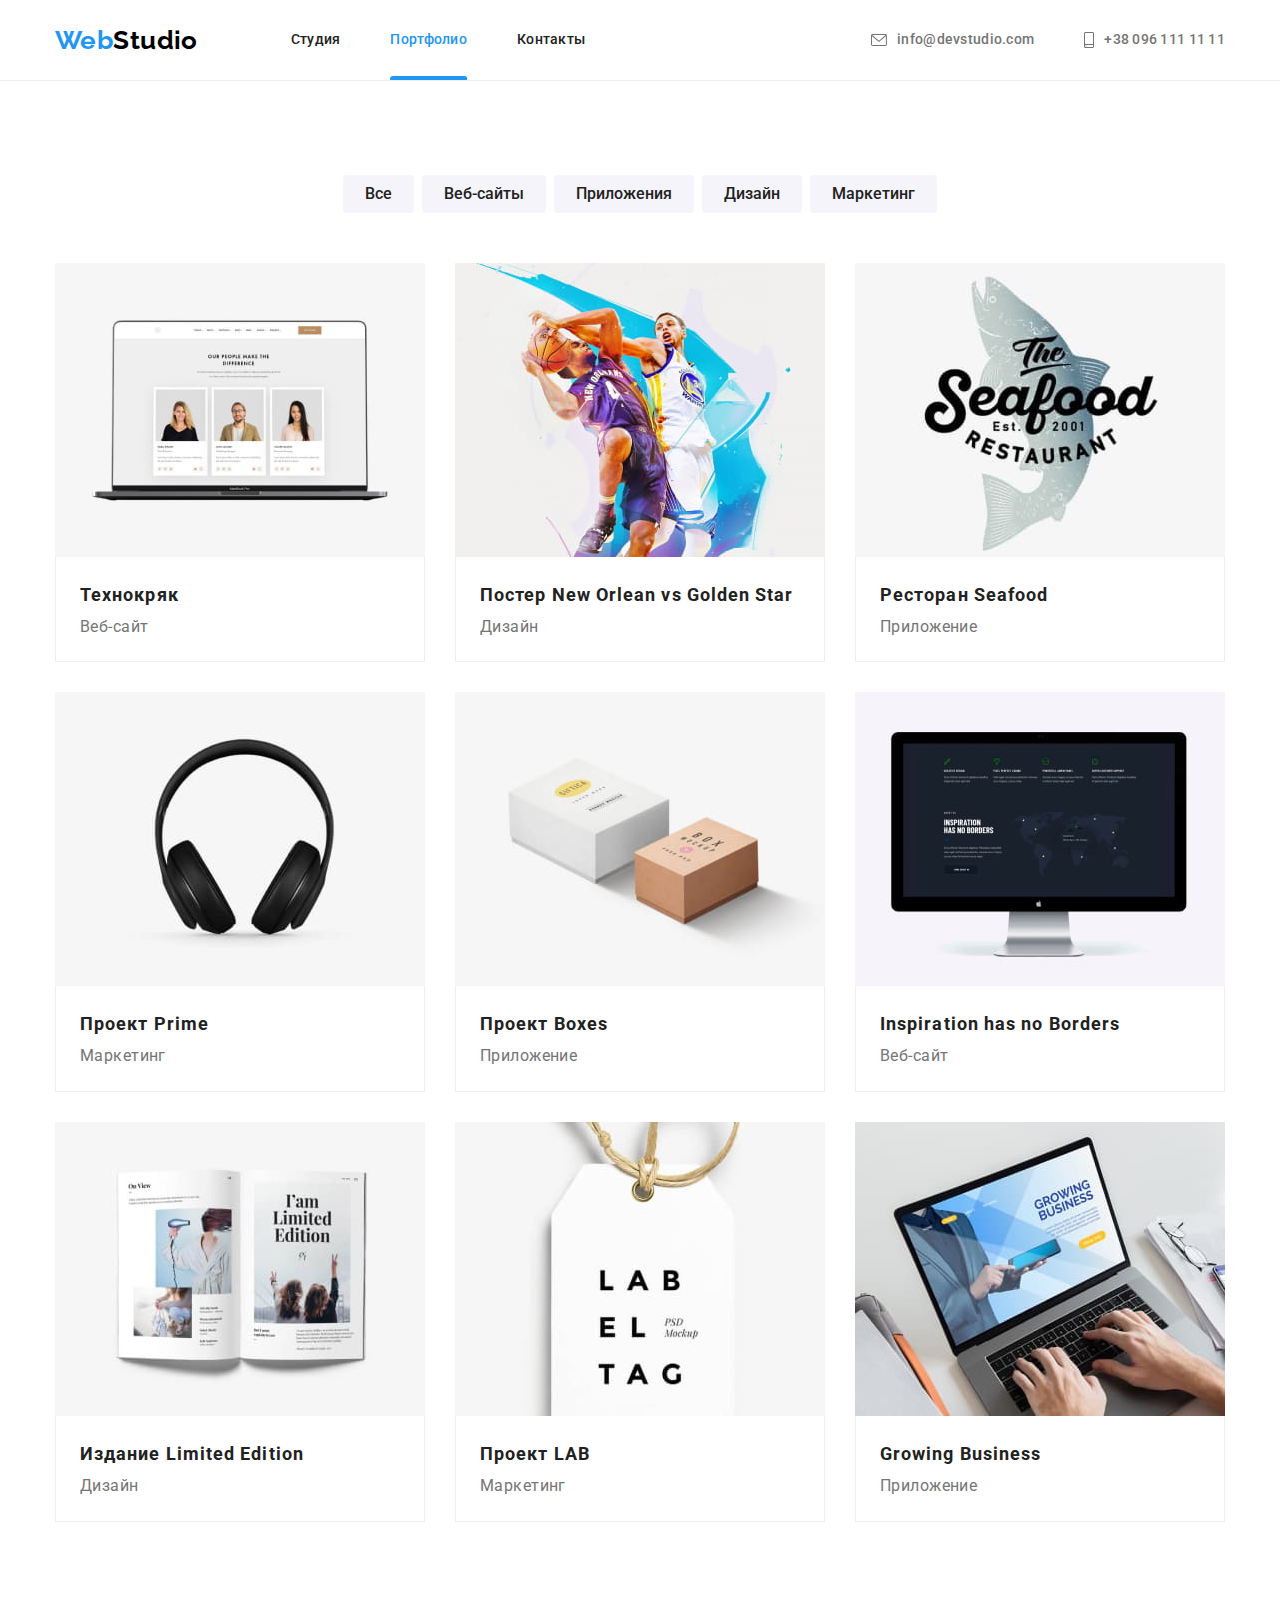
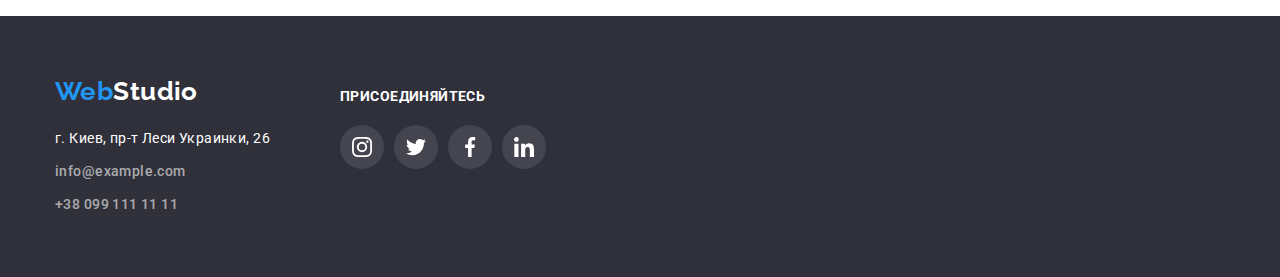
==== portfolio.html @ 4696263d "copy h/w 4" ====
<!DOCTYPE html>
<html lang="ru">
  <head>
    <meta charset="UTF-8" />
    <meta http-equiv="X-UA-Compatible" content="IE=edge" />
    <meta name="viewport" content="width=device-width, initial-scale=1.0" />
    <title>WebStudio</title>
    <link rel="preconnect" href="https://fonts.googleapis.com" />
    <link rel="preconnect" href="https://fonts.gstatic.com" crossorigin />
    <link
      href="https://fonts.googleapis.com/css2?family=Raleway:wght@700&family=Roboto:wght@400;500;700;900&display=swap"
      rel="stylesheet"
    />
    <link
      rel="stylesheet"
      href="https://cdnjs.cloudflare.com/ajax/libs/modern-normalize/1.1.0/modern-normalize.min.css"
    />
    <link rel="stylesheet" href="./css/styles.css" />
  </head>
  <body>
    <header class="page-header">
      <div class="container main-container">
        <nav class="main-nav">
          <a class="logo" href="./index.html"
            ><span class="logo-web">Web</span>Studio</a
          >
          <ul class="main-list">
            <li class="main-item">
              <a class="link" href="./index.html">Студия</a>
            </li>
            <li class="main-item current-item">
              <a class="current link" href="./portfolio.html">Портфолио</a>
            </li>
            <li class="main-item"><a class="link" href="">Контакты</a></li>
          </ul>
        </nav>
        <ul class="contact-list">
          <li class="contact-item">
            <a class="contact" href="mailto:info@devstudio.com">
              <svg class="envelope">
                <use href="./image/icons.svg#envelope"></use></svg
              >info@devstudio.com</a
            >
          </li>
          <li class="contact-item">
            <a class="contact" href="tel:+380961111111">
              <svg class="phone">
                <use href="./image/icons.svg#phone"></use></svg
              >+38 096 111 11 11</a
            >
          </li>
        </ul>
      </div>
    </header>
    <main>
      <section>
        <div class="container section">
          <ul class="portfolio-list">
            <li class="portfolio-item">
              <button class="btn" type="button">Все</button>
            </li>
            <li class="portfolio-item">
              <button class="btn" type="button">Веб-сайты</button>
            </li>
            <li class="portfolio-item">
              <button class="btn" type="button">Приложения</button>
            </li>
            <li class="portfolio-item">
              <button class="btn" type="button">Дизайн</button>
            </li>
            <li class="portfolio-item">
              <button class="btn" type="button">Маркетинг</button>
            </li>
          </ul>
          <h1 hidden>Наше портфолио</h1>
          <ul class="work">
            <li class="work-item">
              <a class="work-nav" href=""
                ><img
                  class="work-photo"
                  src="./image/website.jpg"
                  alt="Экран ноутбука с примером веб-сайта"
                  width="370"
                />
                <div class="work-container">
                  <h2 class="work-title general-title">Технокряк</h2>
                  <p class="work-text">Веб-сайт</p>
                </div>
              </a>
            </li>
            <li class="work-item">
              <a class="work-nav" href=""
                ><img
                  class="work-photo"
                  src="./image/design.jpg"
                  alt="Постер, где два баскетболиста играют в баскетбол"
                  width="370"
                />
                <div class="work-container">
                  <h2 class="work-title general-title">
                    Постер New Orlean vs Golden Star
                  </h2>
                  <p class="work-text">Дизайн</p>
                </div>
              </a>
            </li>
            <li class="work-item">
              <a class="work-nav" href=""
                ><img
                  class="work-photo"
                  src="./image/app.jpg"
                  alt="Постер с рыбой и текстом названия ресторана The seafood restaurant"
                  width="370"
                />
                <div class="work-container">
                  <h2 class="work-title general-title">Ресторан Seafood</h2>
                  <p class="work-text">Приложение</p>
                </div>
              </a>
            </li>
            <li class="work-item">
              <a class="work-nav" href=""
                ><img
                  class="work-photo"
                  src="./image/marketing.jpg"
                  alt="Черные наушники"
                  width="370"
                />
                <div class="work-container">
                  <h2 class="work-title general-title">Проект Prime</h2>
                  <p class="work-text">Маркетинг</p>
                </div>
              </a>
            </li>
            <li class="work-item">
              <a class="work-nav" href=""
                ><img
                  class="work-photo"
                  src="./image/app2.jpg"
                  alt="Белая и коричневая коробка"
                  width="370"
                />
                <div class="work-container">
                  <h2 class="work-title general-title">Проект Boxes</h2>
                  <p class="work-text">Приложение</p>
                </div>
              </a>
            </li>
            <li class="work-item">
              <a class="work-nav" href=""
                ><img
                  class="work-photo"
                  src="./image/website2.jpg"
                  alt="Экран компьютера с примером веб-сайта"
                  width="370"
                />
                <div class="work-container">
                  <h2 class="work-title general-title">
                    Inspiration has no Borders
                  </h2>
                  <p class="work-text">Веб-сайт</p>
                </div>
              </a>
            </li>
            <li class="work-item">
              <a class="work-nav" href=""
                ><img
                  class="work-photo"
                  src="./image/design2.jpg"
                  alt="Журнал с открытыми страницами"
                  width="370"
                />
                <div class="work-container">
                  <h2 class="work-title general-title">
                    Издание Limited Edition
                  </h2>
                  <p class="work-text">Дизайн</p>
                </div>
              </a>
            </li>
            <li class="work-item">
              <a class="work-nav" href=""
                ><img
                  class="work-photo"
                  src="./image/marketing2.jpg"
                  alt="Белый лейбл"
                  width="370"
                />
                <div class="work-container">
                  <h2 class="work-title general-title">Проект LAB</h2>
                  <p class="work-text">Маркетинг</p>
                </div>
              </a>
            </li>
            <li class="work-item">
              <a class="work-nav" href=""
                ><img
                  class="work-photo"
                  src="./image/app3.jpg"
                  alt="Ноутбук на которм открыто приложение Growing Business"
                  width="370"
                />
                <div class="work-container">
                  <h2 class="work-title general-title">Growing Business</h2>
                  <p class="work-text">Приложение</p>
                </div>
              </a>
            </li>
          </ul>
        </div>
      </section>
    </main>
    <!--Footer-->
    <footer class="page-footer">
      <div class="container footer-container">
        <div class="container-address">
          <a class="logo-studio footer-logo" href="./index.html"
            ><span class="logo-web">Web</span>Studio</a
          >
          <address>
            <ul class="footer-list">
              <li class="footer-item">
                <a
                  class="address"
                  href="https://www.google.com/maps/place/бульвар+Лесі+Українки,+26,+Київ,+02000/@50.4265807,30.5361971,17z/data=!3m1!4b1!4m5!3m4!1s0x40d4cf0e033ecbe9:0x57a4dffefec77da0!8m2!3d50.4265807!4d30.5383858"
                  target="_blank"
                  rel="noopener noreferrer"
                  >г. Киев, пр-т Леси Украинки, 26</a
                >
              </li>
              <li class="footer-item">
                <a class="footer-contact" href="mailto:info@example.com"
                  >info@example.com</a
                >
              </li>
              <li class="footer-item">
                <a class="footer-contact" href="tel:+380991111111"
                  >+38 099 111 11 11</a
                >
              </li>
            </ul>
          </address>
        </div>
        <div class="container-join">
          <b class="join">присоединяйтесь</b>
          <ul class="join-list">
            <li class="join-item">
              <a class="join-link" href="">
                <svg class="join-svg">
                  <use
                    width="20px"
                    height="20px"
                    href="./image/icons.svg#instagram"
                  ></use>
                </svg>
              </a>
            </li>
            <li class="join-item">
              <a class="join-link" href="">
                <svg class="join-svg">
                  <use
                    width="20px"
                    height="20px"
                    href="./image/icons.svg#twitter"
                  ></use>
                </svg>
              </a>
            </li>
            <li class="join-item">
              <a class="join-link" href="">
                <svg class="join-svg">
                  <use
                    width="20px"
                    height="20px"
                    href="./image/icons.svg#facebook"
                  ></use>
                </svg>
              </a>
            </li>
            <li class="join-item">
              <a class="join-link" href="">
                <svg class="join-svg">
                  <use
                    width="20px"
                    height="20px"
                    href="./image/icons.svg#linkedin"
                  ></use>
                </svg>
              </a>
            </li>
          </ul>
        </div>
      </div>
    </footer>
  </body>
</html>
---- css/styles.css ----
:root {
  --main-color: #ffffff;
  --secondary-color: #2f303a;
  --main-text-color: #212121;
  --secondary-text-color: #757575;
  --accent-color: #2196f3;
  --button-color: #f5f4fa;

  --font-family: "Roboto", sans-serif;
}
/* Общие стили */
body {
  background-color: var(--main-color);
  color: var(--main-text-color);

  font-family: var(--font-family);
  font-style: normal;
  font-weight: 500;
  font-size: 14px;
  letter-spacing: 0.03em;
}
a {
  text-decoration: none;
}
li {
  list-style: none;
}
p {
  padding: 0px;
  margin: 0px;
}
h1,
h2,
h3 {
  margin: 0px;
}
ul {
  margin: 0px;
  padding: 0px;
}

/* oбщие эффекты для активного состояние ссылок и кнопок*/
.link:hover,
.link:focus,
.address:hover,
.address:focus,
.footer-contact:hover,
.footer-contact:focus {
  color: var(--accent-color);
}
.btn:hover,
.btn:focus,
.order:hover,
.order:focus {
  color: var(--main-color);
  background-color: var(--accent-color);

  border-style: none;
  border-radius: 4px;
}
/* Header */
.page-header {
  border-bottom: 1px solid #ececec;
}
.container {
  width: 1200px;
  padding-left: 15px;
  padding-right: 15px;

  margin: 0 auto;
}
.main-container {
  align-items: center;
}
.main-container,
.main-nav,
.main-list {
  display: flex;
}
.main-nav {
  align-items: center;
}
.logo,
.logo-studio {
  font-family: "Raleway", sans-serif;
  font-weight: 700;
  font-size: 26px;
  line-height: 1.19;
}
.logo {
  color: #000000;

  margin-right: 93px;
}
.link {
  color: var(--main-text-color);

  padding-top: 32px;
  padding-bottom: 32px;
}
.logo-web,
.current {
  color: var(--accent-color);
}
.current-item{
  position: relative;
}
.current::after{
  position: absolute;
  bottom: 0%;
  left:0%;
  width: 100%;
  height: 4px;

  content: "";
  background-image: url("../image/hover.svg");
  background-repeat: no-repeat;
  background-size:cover;
  overflow: visible;
 
}
.link,
.team-photo,
.do-photo,
.work-photo {
  display: block;
}
.main-item:not(:last-child) {
  margin-right: 50px;
}
.envelope,
.phone {
  margin-right: 10px;
  fill: var(--secondary-text-color);
}
.envelope {
  height: 12px;
  width: 16px;
}
.phone {
  height: 16px;
  width: 10px;
}
.contact-list {
  display: flex;
  margin-left: auto;

  align-items: center;
}
.contact:hover,
.contact:focus {
  color: var(--accent-color);
}
.contact:hover .envelope,
.contact:focus .envelope,
.contact:hover .phone,
.contact:focus .phone {
  fill: var(--accent-color);
}
.contact-item:not(:last-child) {
  margin-right: 50px;
}
.main-list,
.contact {
  color: var(--secondary-text-color);

  font-weight: 500;
  line-height: 1.14;
  letter-spacing: 0.02em;
}
.contact {
  display: flex;
  align-items: center;
}
/* Hero */
.hero {
  background-color: var(--secondary-color);
}
.container-hero {
  padding-top: 200px;
  padding-bottom: 200px;
}
.hero {
  max-width: 1600px;
  background-image: linear-gradient(
      to left,
      rgba(47, 48, 58, 0.4),
      rgba(47, 48, 58, 0.4)
    ),
    url("../image/hero.jpg");
  background-repeat: no-repeat;
  background-size: cover;
  background-position: center;
  margin: 0 auto;
}
.hero,
.our-team {
  text-align: center;
}

.order {
  color: var(--main-text-color);
  background-color: var(--button-color);

  cursor: pointer;
  font-weight: 700;
  font-size: 16px;
  line-height: 1.8;
  letter-spacing: 0.06em;

  border-style: none;
  border-radius: 4px;

  min-width: 200px;
  padding: 10px 30px;
  display: inline-block;
}
.order:hover,
.order:focus {
  box-shadow: 0px 4px 4px rgba(0, 0, 0, 0.15);
}

.title {
  color: var(--main-color);

  font-weight: 900;
  font-size: 44px;
  line-height: 1.36;
  letter-spacing: 0.06em;
  text-transform: uppercase;

  margin-bottom: 30px;
}

/*  Приемущества */
.section {
  padding-top: 94px;
  padding-bottom: 94px;
}
.benefits-list {
  display: flex;
}
.benefits-item:not(:last-child) {
  margin-right: 30px;
}

.benefits-title {
  font-size: 14px;
  line-height: 1.14;
  text-transform: uppercase;
}
.benefits-text {
  color: var(--secondary-text-color);

  font-weight: 400;
  line-height: 1.71;
  min-width: 270px;
}
.icon-container {
  width: 270px;
  height: 120px;
  background-color: var(--button-color);

  padding: 25px 100px;
  margin-bottom: 30px;
}

/* Чем мы занимаемся */
.do {
  padding-top: 0px;
}

.do-list {
  display: flex;
  justify-content: space-between;
}
/* Наша команда */
.page-title {
  font-size: 36px;
  line-height: 1.17;

  text-align: center;
  margin-bottom: 50px;
}
.our-team {
  background: var(--button-color);
}
.team {
  line-height: 1.18;

  display: flex;
  justify-content: space-between;
}
.team-title,
.team-text {
  font-size: 16px;
}
.team-title,
.benefits-title {
  margin-bottom: 10px;
}
.team-list {
  background: var(--main-color);

  box-shadow: 0px 1px 3px rgba(0, 0, 0, 0.12), 0px 1px 1px rgba(0, 0, 0, 0.14),
    0px 2px 1px rgba(0, 0, 0, 0.2);
  border-radius: 0px 0px 4px 4px;
}

.team-text {
  color: var(--secondary-text-color);
  font-weight: 400;
}
.team-photo {
  margin-bottom: 30px;
}
.team-text {
  margin-bottom: 16px;
}
/* Ссылки на соц сети */
.icon {
  display: flex;
  padding: 0 32px;
  justify-content: space-between;
  margin-bottom: 30px;
}
.icon-link {
  width: 44px;
  height: 44px;
  fill: #afb1b8;
  background-color: var(--main-color);

  display: flex;
  border-radius: 50%;
  justify-content: center;
  align-items: center;
}
.photo-link {
  width: 20px;
  height: 20px;
}
.icon-link:hover,
.icon-link:focus {
  background-color: var(--accent-color);
  fill: var(--main-color);
}
/* Постоянные клиенты */
.clients-container {
  padding-top: 51px;
  padding-bottom: 94px;
}
.clients-title {
  font-weight: 700;
  font-size: 36px;
  line-height: 1.16;
  text-align: center;

  margin-bottom: 50px;
}
.clients-list {
  display: flex;
  justify-content: space-between;
}
.clients-link:hover .company-accent,
.clients-link:focus .company-accent {
  fill: var(--accent-color);
}
.clients-link:hover,
.clients-link:focus {
  border-color: var(--accent-color);
}

.clients-link {
  width: 170px;
  height: 92px;
  border: 1px solid #afb1b8;
  border-radius: 4px;

  display: flex;
  justify-content: center;
  align-items: center;
}
/* Footer */
.page-footer {
  background: var(--secondary-color);
}
.address,
.footer-contact {
  line-height: 1.71;
}
.address {
  color: var(--main-color);
  font-weight: 400;
}
.footer-contact {
  color: rgba(255, 255, 255, 0.6);
}
.logo-studio {
  color: var(--main-color);
}
.footer-item:not(:last-child) {
  margin-bottom: 9px;
}
.footer-item {
  font-style: normal;
}
.footer-logo {
  display: inline-block;
  margin-bottom: 20px;
}
.footer-container {
  display: flex;
}
.container-address {
  margin-right: 70px;
  padding-top: 60px;
  padding-bottom: 60px;
}
.join {
  display: inline-block;
  font-weight: 700;
  line-height: 1.14;
  text-transform: uppercase;

  margin-bottom: 20px;
  color: var(--main-color);
}
.join-item {
  display: flex;
}
.join-list {
  display: flex;
  width: 206px;
  justify-content: space-between;
}
.join-link {
  width: 44px;
  height: 44px;
  fill: var(--main-color);
  background: rgba(255, 255, 255, 0.1);

  border-radius: 50%;
  display: flex;
  justify-content: center;
  align-items: center;
}
.join-svg {
  width: 20px;
  height: 20px;
}
.join-link:hover,
.join-link:focus {
  background-color: var(--accent-color);
}

.container-join {
  padding-top: 72px;
  padding-bottom: 100px;
}
/* PORTFOLIO.HTML */
.btn {
  border-radius: 4px;
  background-color: var(--button-color);
  color: var(--main-text-color);
  border-style: none;
  cursor: pointer;

  font-weight: 500;
  font-size: 16px;
  line-height: 1.6;
  text-align: center;

  display: inline-block;
  padding: 6px 22px;
}
.btn:hover,
.btn:focus {
  box-shadow: 0px 3px 1px rgba(0, 0, 0, 0.1), 0px 1px 2px rgba(0, 0, 0, 0.08),
    0px 2px 2px rgba(0, 0, 0, 0.12);
}

.work-title {
  font-size: 18px;
  line-height: 2;
  letter-spacing: 0.06em;
}
.work-text {
  font-size: 16px;
  line-height: 1.8;
  color: var(--secondary-text-color);
}
.work-nav {
  color: inherit;
}
.portfolio-list {
  display: flex;
  margin-top: 0px;
  margin-bottom: 50px;
  padding-left: 0px;

  justify-content: center;
}
.portfolio-item:not(:last-child) {
  margin-right: 8px;
}
.work {
  display: flex;
  flex-wrap: wrap;
}
.work-item {
  width: 370px;
}
.work-item:not(:nth-child(3n)) {
  margin-right: 30px;
}
.work-item:not(:nth-last-child(-n + 3)) {
  margin-bottom: 30px;
}
.work-item:hover{
 box-shadow: 0px 1px 1px rgba(0, 0, 0, 0.12), 0px 4px 4px rgba(0, 0, 0, 0.06), 1px 4px 6px rgba(0, 0, 0, 0.16);
}
.work-title {
  margin: 0 auto;
}
.work-text {
  font-weight: 400;
}
.work-container {
  padding: 20px 24px;
  border: 1px solid #eeeeee;
  border-top: none;
}
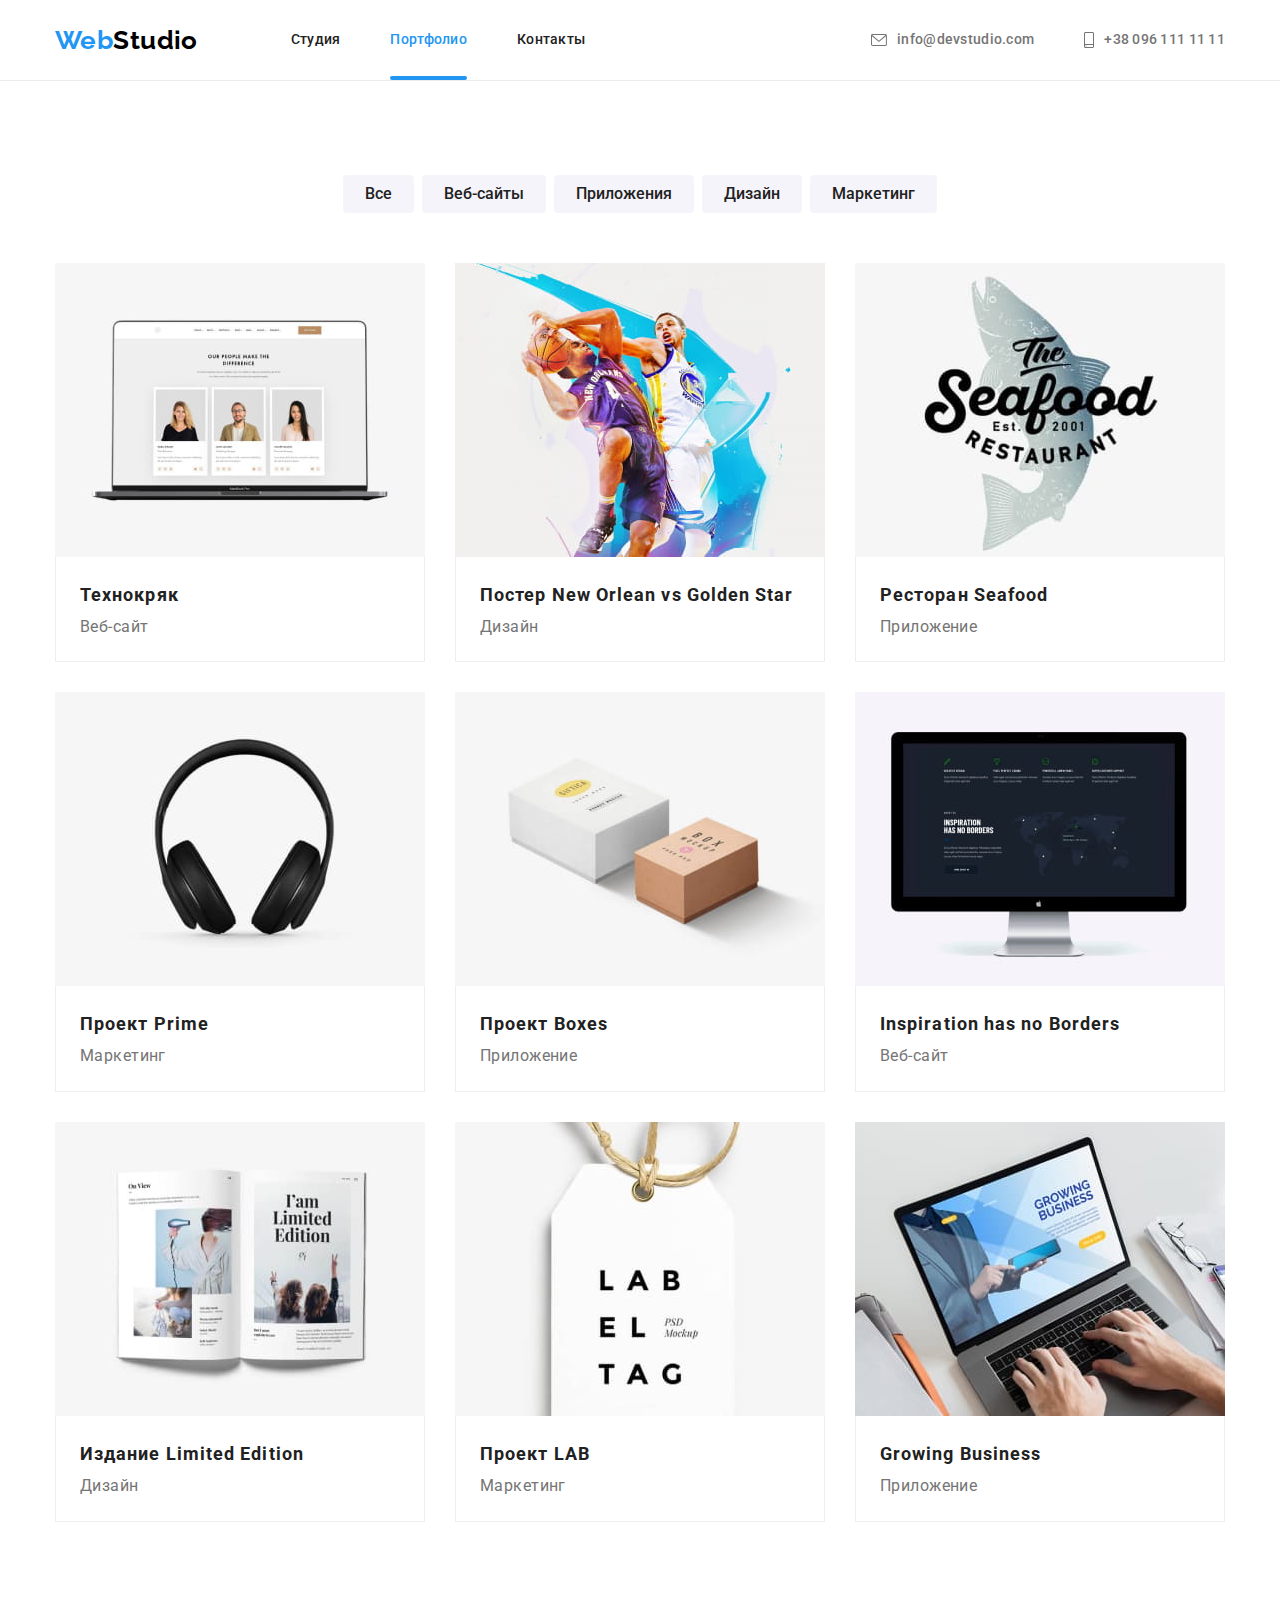
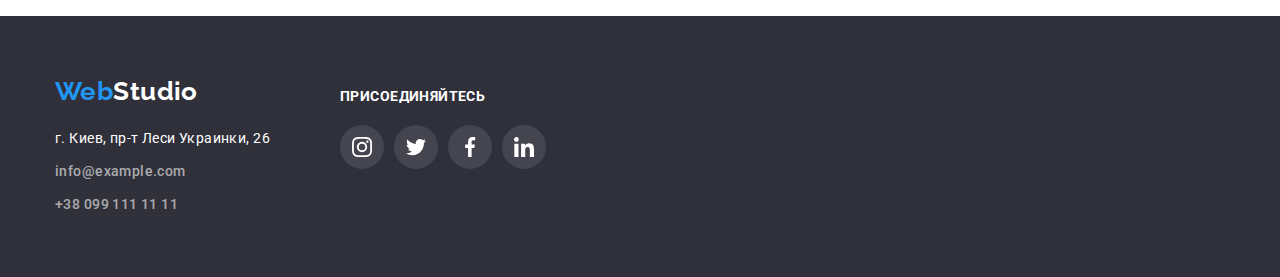
==== commit b857efec: "add data-model for div and button" ====
--- a/portfolio.html
+++ b/portfolio.html
@@ -76,12 +76,14 @@
           <ul class="work">
             <li class="work-item">
               <a class="work-nav" href=""
-                ><img
-                  class="work-photo"
+                >
+                <div class="photo-thumb">
+                <img class="work-photo"
                   src="./image/website.jpg"
                   alt="Экран ноутбука с примером веб-сайта"
                   width="370"
                 />
+              </div>
                 <div class="work-container">
                   <h2 class="work-title general-title">Технокряк</h2>
                   <p class="work-text">Веб-сайт</p>
@@ -90,12 +92,14 @@
             </li>
             <li class="work-item">
               <a class="work-nav" href=""
-                ><img
-                  class="work-photo"
+                >
+                <div class="photo-thumb">
+                  <img class="work-photo"
                   src="./image/design.jpg"
                   alt="Постер, где два баскетболиста играют в баскетбол"
                   width="370"
                 />
+              </div>
                 <div class="work-container">
                   <h2 class="work-title general-title">
                     Постер New Orlean vs Golden Star
@@ -106,12 +110,14 @@
             </li>
             <li class="work-item">
               <a class="work-nav" href=""
-                ><img
-                  class="work-photo"
+                >
+                <div class="photo-thumb">
+                <img class="work-photo"
                   src="./image/app.jpg"
                   alt="Постер с рыбой и текстом названия ресторана The seafood restaurant"
                   width="370"
                 />
+              </div>
                 <div class="work-container">
                   <h2 class="work-title general-title">Ресторан Seafood</h2>
                   <p class="work-text">Приложение</p>
@@ -120,12 +126,14 @@
             </li>
             <li class="work-item">
               <a class="work-nav" href=""
-                ><img
-                  class="work-photo"
+                >
+                <div class="photo-thumb">
+                <img class="work-photo"
                   src="./image/marketing.jpg"
                   alt="Черные наушники"
                   width="370"
                 />
+              </div>
                 <div class="work-container">
                   <h2 class="work-title general-title">Проект Prime</h2>
                   <p class="work-text">Маркетинг</p>
@@ -134,12 +142,14 @@
             </li>
             <li class="work-item">
               <a class="work-nav" href=""
-                ><img
-                  class="work-photo"
+                >
+                <div class="photo-thumb">
+                <img class="work-photo"
                   src="./image/app2.jpg"
                   alt="Белая и коричневая коробка"
                   width="370"
                 />
+                </div>
                 <div class="work-container">
                   <h2 class="work-title general-title">Проект Boxes</h2>
                   <p class="work-text">Приложение</p>
@@ -148,12 +158,14 @@
             </li>
             <li class="work-item">
               <a class="work-nav" href=""
-                ><img
-                  class="work-photo"
+                >
+                <div class="photo-thumb">
+                  <img  class="work-photo"
                   src="./image/website2.jpg"
                   alt="Экран компьютера с примером веб-сайта"
                   width="370"
                 />
+              </div>
                 <div class="work-container">
                   <h2 class="work-title general-title">
                     Inspiration has no Borders
@@ -164,12 +176,14 @@
             </li>
             <li class="work-item">
               <a class="work-nav" href=""
-                ><img
-                  class="work-photo"
+                >
+                <div class="photo-thumb">
+                  <img class="work-photo"
                   src="./image/design2.jpg"
                   alt="Журнал с открытыми страницами"
                   width="370"
                 />
+              </div>
                 <div class="work-container">
                   <h2 class="work-title general-title">
                     Издание Limited Edition
@@ -180,12 +194,14 @@
             </li>
             <li class="work-item">
               <a class="work-nav" href=""
-                ><img
-                  class="work-photo"
+                >
+                <div class="photo-thumb">
+                <img class="work-photo"
                   src="./image/marketing2.jpg"
                   alt="Белый лейбл"
                   width="370"
                 />
+              </div>
                 <div class="work-container">
                   <h2 class="work-title general-title">Проект LAB</h2>
                   <p class="work-text">Маркетинг</p>
@@ -194,12 +210,14 @@
             </li>
             <li class="work-item">
               <a class="work-nav" href=""
-                ><img
-                  class="work-photo"
+                >
+                <div class="photo-thumb">
+                  <img class="work-photo"
                   src="./image/app3.jpg"
                   alt="Ноутбук на которм открыто приложение Growing Business"
                   width="370"
                 />
+              </div>
                 <div class="work-container">
                   <h2 class="work-title general-title">Growing Business</h2>
                   <p class="work-text">Приложение</p>
--- a/css/styles.css
+++ b/css/styles.css
@@ -102,22 +102,22 @@
 .current {
   color: var(--accent-color);
 }
-.current-item{
+.current{
   position: relative;
 }
 .current::after{
+  display: block;
   position: absolute;
-  bottom: 0%;
+  bottom:0%;
   left:0%;
+
   width: 100%;
   height: 4px;
 
+
   content: "";
-  background-image: url("../image/hover.svg");
-  background-repeat: no-repeat;
-  background-size:cover;
-  overflow: visible;
- 
+  background-color: var(--accent-color);
+  border-radius: 2px;
 }
 .link,
 .team-photo,
@@ -219,7 +219,19 @@
 .order:focus {
   box-shadow: 0px 4px 4px rgba(0, 0, 0, 0.15);
 }
-
+.backdrop{
+
+
+}
+.modal{
+  position: absolute;
+  width: 528px;
+  height: 581px;
+  background-color: var(--main-color);
+
+  box-shadow: 0px 1px 3px rgba(0, 0, 0, 0.12), 0px 1px 1px rgba(0, 0, 0, 0.14), 0px 2px 1px rgba(0, 0, 0, 0.2);
+   border-radius: 4px; 
+}
 .title {
   color: var(--main-color);
 
@@ -274,6 +286,48 @@
   display: flex;
   justify-content: space-between;
 }
+
+
+
+
+.do-item{
+  display: block;
+  position: relative;
+}
+.do-item::before{
+  position:absolute;
+
+  bottom: 0;
+  display: inline-block;
+  width:100%;
+  height: 70px;;
+  background-color: rgba(47, 48, 58, 0.8);
+
+font-family: 'Roboto';
+font-style: normal;
+font-weight: 700;
+font-size: 14px;
+line-height: 1.14;
+text-align: center;
+letter-spacing: 0.03em;
+text-transform: uppercase;
+padding-top: 27px;
+padding-bottom: 27px;
+
+color: var(--main-color);
+}
+.desktop::before{
+  content:"Десктопные приложения";
+}
+.mobile::before{
+  content: "Мобильные приложения";
+}
+.design::before{
+  content: "Дизайнерские решения";
+}
+
+
+
 /* Наша команда */
 .page-title {
   font-size: 36px;
@@ -530,3 +584,33 @@
   border: 1px solid #eeeeee;
   border-top: none;
 }
+
+
+
+
+.photo-thumb{
+  position:relative;
+}
+.photo-thumb::before{
+  position: absolute;
+  width: 100%;
+  height: 100%;
+ display: inline-block;
+
+  content:"Lorem ipsum dolor sit amet consectetur adipisicing elit. Nisi maiores blanditiis autem consequatur similique dolorum tenetur reiciendis, error obcaecati voluptate natus. Natus nostrum nesciunt architecto.";
+  background-color:rgba(33, 150, 243, 0.9);
+  color: var(--main-color);
+  padding:63px 24px;
+
+
+font-style: normal;
+font-weight: 400;
+font-size: 18px;
+line-height: 1.55;
+letter-spacing: 0.03em;
+opacity:0;
+}
+.photo-thumb:hover::before{
+  opacity:1;
+}
+
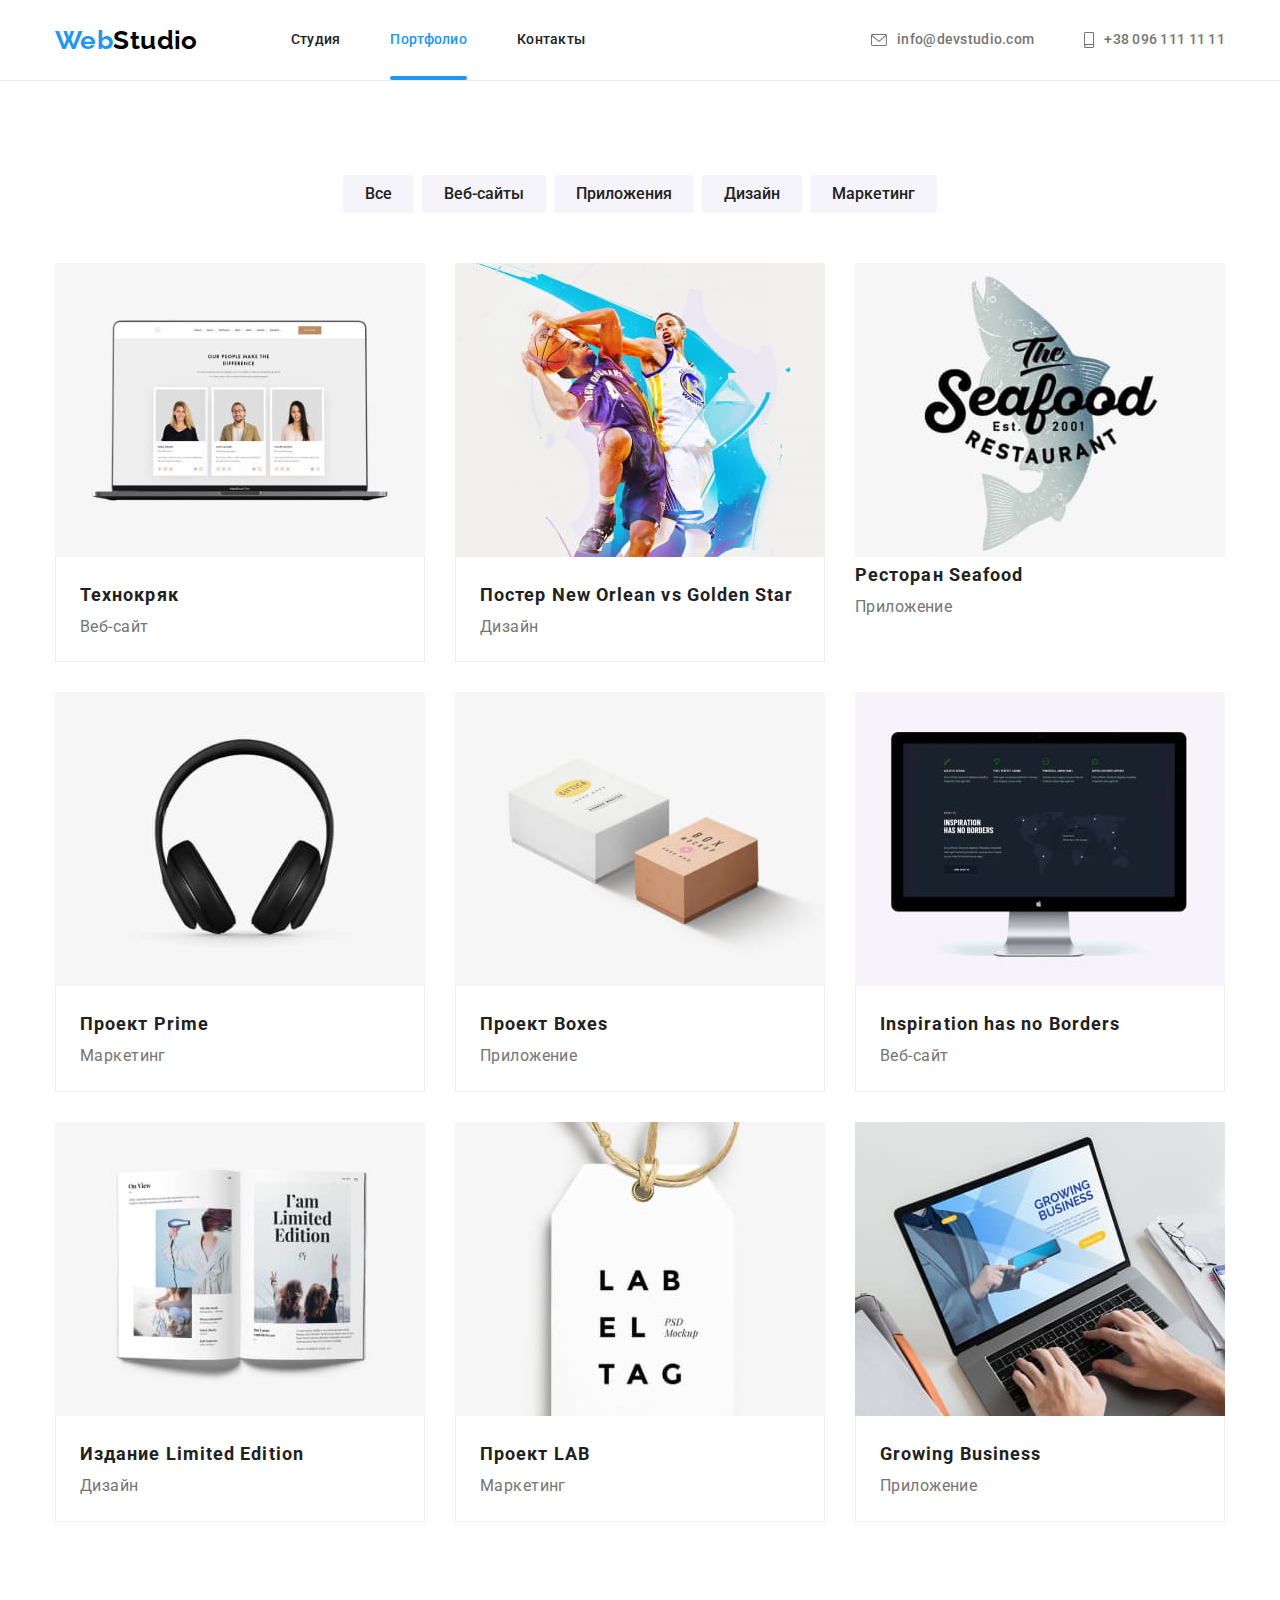
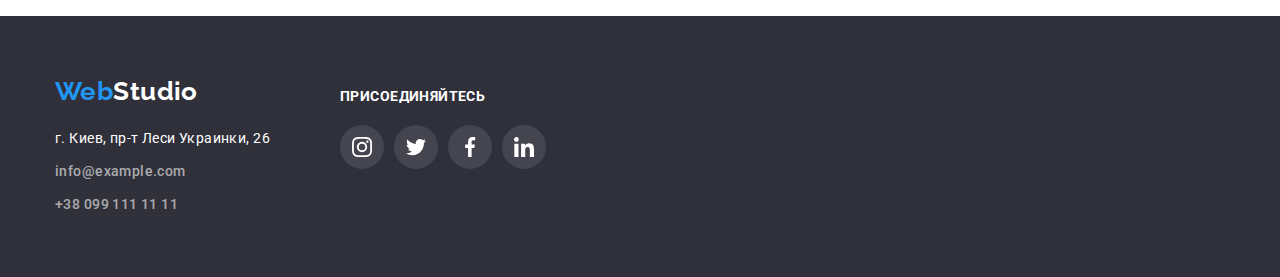
==== commit b48f2acc: "виправлено помилку с модальним вікном" ====
--- a/portfolio.html
+++ b/portfolio.html
@@ -77,7 +77,7 @@
             <li class="work-item">
               <a class="work-nav" href=""
                 >
-                <div class="photo-thumb">
+                <div class="product-thumb">
                 <img class="work-photo"
                   src="./image/website.jpg"
                   alt="Экран ноутбука с примером веб-сайта"
@@ -93,7 +93,7 @@
             <li class="work-item">
               <a class="work-nav" href=""
                 >
-                <div class="photo-thumb">
+                <div class="product-thumb">
                   <img class="work-photo"
                   src="./image/design.jpg"
                   alt="Постер, где два баскетболиста играют в баскетбол"
@@ -111,14 +111,14 @@
             <li class="work-item">
               <a class="work-nav" href=""
                 >
-                <div class="photo-thumb">
+                <div class="product-thumb">
                 <img class="work-photo"
                   src="./image/app.jpg"
                   alt="Постер с рыбой и текстом названия ресторана The seafood restaurant"
                   width="370"
                 />
               </div>
-                <div class="work-container">
+                <div class="product-container">
                   <h2 class="work-title general-title">Ресторан Seafood</h2>
                   <p class="work-text">Приложение</p>
                 </div>
@@ -127,7 +127,7 @@
             <li class="work-item">
               <a class="work-nav" href=""
                 >
-                <div class="photo-thumb">
+                <div class="product-thumb">
                 <img class="work-photo"
                   src="./image/marketing.jpg"
                   alt="Черные наушники"
@@ -143,7 +143,7 @@
             <li class="work-item">
               <a class="work-nav" href=""
                 >
-                <div class="photo-thumb">
+                <div class="product-thumb">
                 <img class="work-photo"
                   src="./image/app2.jpg"
                   alt="Белая и коричневая коробка"
@@ -159,7 +159,7 @@
             <li class="work-item">
               <a class="work-nav" href=""
                 >
-                <div class="photo-thumb">
+                <div class="product-thumb">
                   <img  class="work-photo"
                   src="./image/website2.jpg"
                   alt="Экран компьютера с примером веб-сайта"
@@ -177,7 +177,7 @@
             <li class="work-item">
               <a class="work-nav" href=""
                 >
-                <div class="photo-thumb">
+                <div class="product-thumb">
                   <img class="work-photo"
                   src="./image/design2.jpg"
                   alt="Журнал с открытыми страницами"
@@ -195,7 +195,7 @@
             <li class="work-item">
               <a class="work-nav" href=""
                 >
-                <div class="photo-thumb">
+                <div class="product-thumb">
                 <img class="work-photo"
                   src="./image/marketing2.jpg"
                   alt="Белый лейбл"
@@ -211,7 +211,7 @@
             <li class="work-item">
               <a class="work-nav" href=""
                 >
-                <div class="photo-thumb">
+                <div class="product-thumb">
                   <img class="work-photo"
                   src="./image/app3.jpg"
                   alt="Ноутбук на которм открыто приложение Growing Business"
--- a/css/styles.css
+++ b/css/styles.css
@@ -219,19 +219,66 @@
 .order:focus {
   box-shadow: 0px 4px 4px rgba(0, 0, 0, 0.15);
 }
+
+
+
+
+
+.container.container-hero{
+  position: relative;
+}
+
+.backdrop.is-hidden{
+  visibility: hidden;
+  opacity: 0;
+  pointer-events: none;
+}
 .backdrop{
-
-
+ position: fixed;
+ top: 0;
+ left: 0;
+ width: 100%;
+ height:100%;
+
+ background-color: rgba(0, 0, 0, 0.2);
+ 
+  opacity: 1;
+  visibility: visible;
+  transition: opacity 250ms cubic-bezier(0.4, 0, 0.2, 1),
+  visibility 250ms cubic-bezier(0.4, 0, 0.2, 1);
+  z-index: 1;
 }
 .modal{
   position: absolute;
-  width: 528px;
-  height: 581px;
+ left: 50%;
+ top: 50%;
+  min-width: 528px;
+  min-height: 581px;
+ transform: translate(-50%, -50%);
+background: var(--main-color);
+box-shadow: 0px 1px 3px rgba(0, 0, 0, 0.12), 0px 1px 1px rgba(0, 0, 0, 0.14), 0px 2px 1px rgba(0, 0, 0, 0.2);
+border-radius: 4px;
+transition: opacity 250ms cubic-bezier(0.4, 0, 0.2, 1),
+  visibility 250ms cubic-bezier(0.4, 0, 0.2, 1);
+
+}
+.close{
   background-color: var(--main-color);
-
-  box-shadow: 0px 1px 3px rgba(0, 0, 0, 0.12), 0px 1px 1px rgba(0, 0, 0, 0.14), 0px 2px 1px rgba(0, 0, 0, 0.2);
-   border-radius: 4px; 
-}
+  border:1px solid rgba(0, 0, 0, 0.1);
+  border-radius: 50%;
+  width:30px;
+  height:30px;
+  display: flex;
+  justify-content: center;
+  align-items: center;
+  position: absolute;
+  left:100%;
+  transform: translateX(-30px);
+}
+
+
+
+
 .title {
   color: var(--main-color);
 
@@ -293,6 +340,7 @@
 .do-item{
   display: block;
   position: relative;
+  z-index: 0;
 }
 .do-item::before{
   position:absolute;
@@ -315,6 +363,7 @@
 padding-bottom: 27px;
 
 color: var(--main-color);
+
 }
 .desktop::before{
   content:"Десктопные приложения";
@@ -324,6 +373,7 @@
 }
 .design::before{
   content: "Дизайнерские решения";
+ 
 }
 
 
@@ -588,29 +638,25 @@
 
 
 
-.photo-thumb{
-  position:relative;
-}
-.photo-thumb::before{
+.product-thumb{
+position: relative;
+overflow: hidden;
+}
+.product-thumb::after{
   position: absolute;
-  width: 100%;
-  height: 100%;
- display: inline-block;
-
-  content:"Lorem ipsum dolor sit amet consectetur adipisicing elit. Nisi maiores blanditiis autem consequatur similique dolorum tenetur reiciendis, error obcaecati voluptate natus. Natus nostrum nesciunt architecto.";
+  transform: translateY(100%);
+
+  content:"";
+  display: inline-block;
+  width: 370px;
+  height: 294px;
+  
   background-color:rgba(33, 150, 243, 0.9);
-  color: var(--main-color);
-  padding:63px 24px;
-
-
-font-style: normal;
-font-weight: 400;
-font-size: 18px;
-line-height: 1.55;
-letter-spacing: 0.03em;
-opacity:0;
-}
-.photo-thumb:hover::before{
-  opacity:1;
-}
-
+  transition: transform 250ms cubic-bezier(0.4, 0, 0.2, 1);
+}
+.product-thumb:hover::after{
+ transform: translateY(-100%);
+
+ 
+}
+
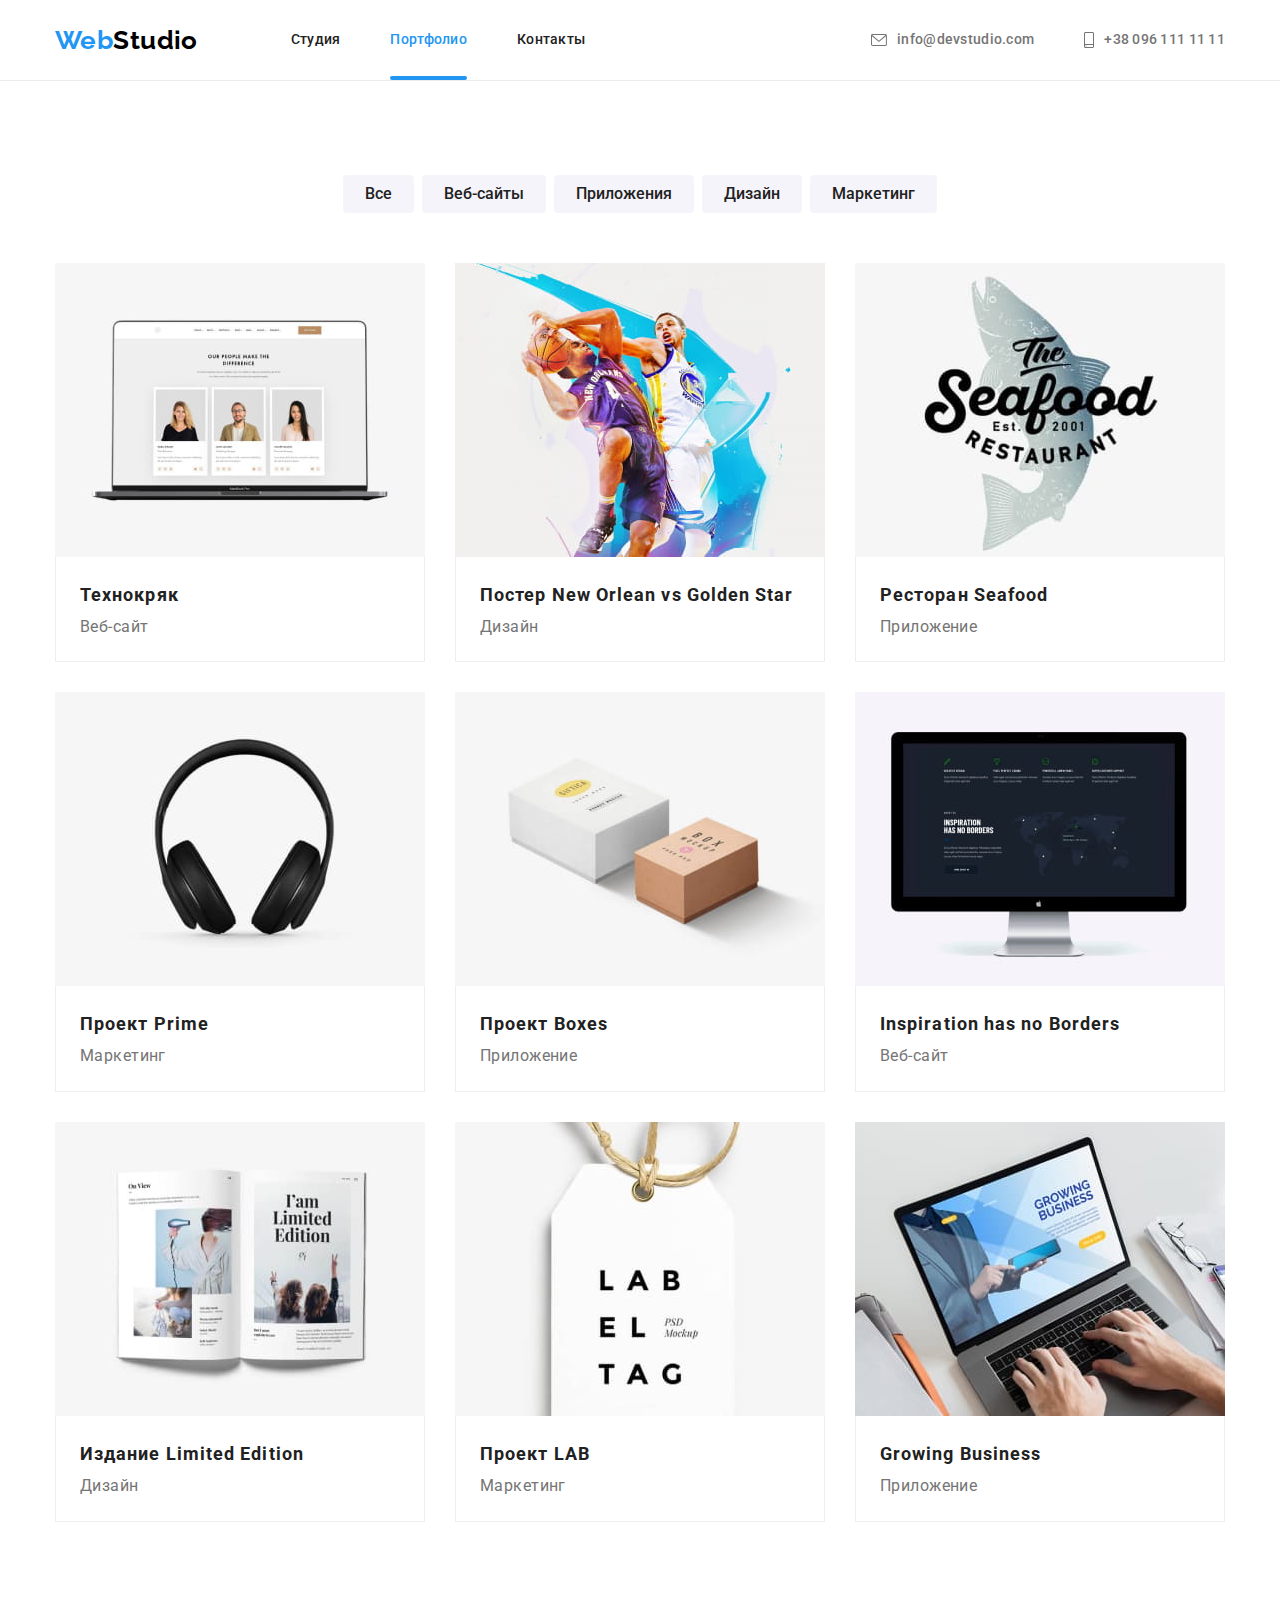
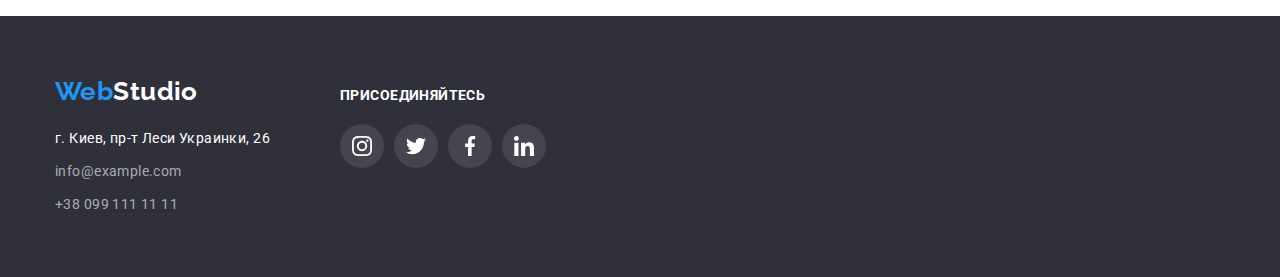
==== commit 1375f0b0: "задається transition для всіх hover" ====
--- a/portfolio.html
+++ b/portfolio.html
@@ -83,6 +83,7 @@
                   alt="Экран ноутбука с примером веб-сайта"
                   width="370"
                 />
+                <p class="product-text">Ресурс предлагает комплексные предложения с разным уровнем функционала и сервисов. Все это позволит посетителю получить исчерпывающие сведения о компании или частном лице.</p>
               </div>
                 <div class="work-container">
                   <h2 class="work-title general-title">Технокряк</h2>
@@ -118,7 +119,7 @@
                   width="370"
                 />
               </div>
-                <div class="product-container">
+                <div class="work-container">
                   <h2 class="work-title general-title">Ресторан Seafood</h2>
                   <p class="work-text">Приложение</p>
                 </div>
--- a/css/styles.css
+++ b/css/styles.css
@@ -15,7 +15,7 @@
 
   font-family: var(--font-family);
   font-style: normal;
-  font-weight: 500;
+  font-weight: 400;
   font-size: 14px;
   letter-spacing: 0.03em;
 }
@@ -48,15 +48,25 @@
 .footer-contact:focus {
   color: var(--accent-color);
 }
+.link,
+.address,
+.footer-contact{
+  transition: color 250ms cubic-bezier(0.4, 0, 0.2, 1);
+}
 .btn:hover,
 .btn:focus,
 .order:hover,
 .order:focus {
   color: var(--main-color);
   background-color: var(--accent-color);
-
   border-style: none;
   border-radius: 4px;
+
+}
+.btn,
+.oreder{
+  transition: color 250ms cubic-bezier(0.4, 0, 0.2, 1),
+  background-color 250ms cubic-bezier(0.4, 0, 0.2, 1);
 }
 /* Header */
 .page-header {
@@ -102,18 +112,17 @@
 .current {
   color: var(--accent-color);
 }
-.current{
+.current {
   position: relative;
 }
-.current::after{
+.current::after {
   display: block;
   position: absolute;
-  bottom:0%;
-  left:0%;
+  bottom: 0%;
+  left: 0%;
 
   width: 100%;
   height: 4px;
-
 
   content: "";
   background-color: var(--accent-color);
@@ -150,6 +159,7 @@
 .contact:hover,
 .contact:focus {
   color: var(--accent-color);
+
 }
 .contact:hover .envelope,
 .contact:focus .envelope,
@@ -157,6 +167,11 @@
 .contact:focus .phone {
   fill: var(--accent-color);
 }
+.contact .envelope,
+.contact .phone{
+  transition: fill 250ms cubic-bezier(0.4, 0, 0.2, 1);
+}
+
 .contact-item:not(:last-child) {
   margin-right: 50px;
 }
@@ -167,6 +182,8 @@
   font-weight: 500;
   line-height: 1.14;
   letter-spacing: 0.02em;
+
+transition: color 250ms cubic-bezier(0.4, 0, 0.2, 1);
 }
 .contact {
   display: flex;
@@ -175,11 +192,11 @@
 /* Hero */
 .hero {
   background-color: var(--secondary-color);
-}
-.container-hero {
+
   padding-top: 200px;
   padding-bottom: 200px;
 }
+
 .hero {
   max-width: 1600px;
   background-image: linear-gradient(
@@ -214,70 +231,68 @@
   min-width: 200px;
   padding: 10px 30px;
   display: inline-block;
+
+
+  transition: box-shadow 250ms cubic-bezier(0.4, 0, 0.2, 1);
 }
 .order:hover,
 .order:focus {
   box-shadow: 0px 4px 4px rgba(0, 0, 0, 0.15);
-}
-
-
-
-
-
-.container.container-hero{
+
+}
+
+.container.container-hero {
   position: relative;
 }
 
-.backdrop.is-hidden{
+.backdrop.is-hidden {
   visibility: hidden;
   opacity: 0;
   pointer-events: none;
 }
-.backdrop{
- position: fixed;
- top: 0;
- left: 0;
- width: 100%;
- height:100%;
-
- background-color: rgba(0, 0, 0, 0.2);
- 
+.backdrop {
+  position: fixed;
+  top: 0;
+  left: 0;
+  width: 100%;
+  height: 100%;
+
+  background-color: rgba(0, 0, 0, 0.2);
+
   opacity: 1;
   visibility: visible;
   transition: opacity 250ms cubic-bezier(0.4, 0, 0.2, 1),
   visibility 250ms cubic-bezier(0.4, 0, 0.2, 1);
   z-index: 1;
 }
-.modal{
+.modal {
   position: absolute;
- left: 50%;
- top: 50%;
+  left: 50%;
+  top: 50%;
   min-width: 528px;
   min-height: 581px;
- transform: translate(-50%, -50%);
-background: var(--main-color);
-box-shadow: 0px 1px 3px rgba(0, 0, 0, 0.12), 0px 1px 1px rgba(0, 0, 0, 0.14), 0px 2px 1px rgba(0, 0, 0, 0.2);
-border-radius: 4px;
-transition: opacity 250ms cubic-bezier(0.4, 0, 0.2, 1),
+  background: var(--main-color);
+  box-shadow: 0px 1px 3px rgba(0, 0, 0, 0.12), 0px 1px 1px rgba(0, 0, 0, 0.14),
+    0px 2px 1px rgba(0, 0, 0, 0.2);
+  border-radius: 4px;
+  
+  transform: translate(-50%, -50%);
+  transition: opacity 250ms cubic-bezier(0.4, 0, 0.2, 1),
   visibility 250ms cubic-bezier(0.4, 0, 0.2, 1);
-
-}
-.close{
+}
+.close {
   background-color: var(--main-color);
-  border:1px solid rgba(0, 0, 0, 0.1);
+  border: 1px solid rgba(0, 0, 0, 0.1);
   border-radius: 50%;
-  width:30px;
-  height:30px;
+  width: 30px;
+  height: 30px;
   display: flex;
   justify-content: center;
   align-items: center;
   position: absolute;
-  left:100%;
+  left: 100%;
   transform: translateX(-30px);
 }
-
-
-
 
 .title {
   color: var(--main-color);
@@ -311,7 +326,6 @@
 .benefits-text {
   color: var(--secondary-text-color);
 
-  font-weight: 400;
   line-height: 1.71;
   min-width: 270px;
 }
@@ -333,51 +347,42 @@
   display: flex;
   justify-content: space-between;
 }
-
-
-
-
-.do-item{
+.do-item {
   display: block;
   position: relative;
   z-index: 0;
 }
-.do-item::before{
-  position:absolute;
+.do-item::before {
+  position: absolute;
 
   bottom: 0;
   display: inline-block;
-  width:100%;
-  height: 70px;;
+  width: 100%;
+  height: 70px;
   background-color: rgba(47, 48, 58, 0.8);
 
-font-family: 'Roboto';
-font-style: normal;
-font-weight: 700;
-font-size: 14px;
-line-height: 1.14;
-text-align: center;
-letter-spacing: 0.03em;
-text-transform: uppercase;
-padding-top: 27px;
-padding-bottom: 27px;
-
-color: var(--main-color);
-
-}
-.desktop::before{
-  content:"Десктопные приложения";
-}
-.mobile::before{
+  font-family: "Roboto";
+  font-style: normal;
+  font-weight: 700;
+  font-size: 14px;
+  line-height: 1.14;
+  text-align: center;
+  letter-spacing: 0.03em;
+  text-transform: uppercase;
+  padding-top: 27px;
+  padding-bottom: 27px;
+
+  color: var(--main-color);
+}
+.desktop::before {
+  content: "Десктопные приложения";
+}
+.mobile::before {
   content: "Мобильные приложения";
 }
-.design::before{
+.design::before {
   content: "Дизайнерские решения";
- 
-}
-
-
-
+}
 /* Наша команда */
 .page-title {
   font-size: 36px;
@@ -389,6 +394,12 @@
 .our-team {
   background: var(--button-color);
 }
+.team-container {
+  padding: 30px 32px;
+}
+.team-title {
+  font-weight: 500;
+}
 .team {
   line-height: 1.18;
 
@@ -413,10 +424,6 @@
 
 .team-text {
   color: var(--secondary-text-color);
-  font-weight: 400;
-}
-.team-photo {
-  margin-bottom: 30px;
 }
 .team-text {
   margin-bottom: 16px;
@@ -424,9 +431,7 @@
 /* Ссылки на соц сети */
 .icon {
   display: flex;
-  padding: 0 32px;
   justify-content: space-between;
-  margin-bottom: 30px;
 }
 .icon-link {
   width: 44px;
@@ -438,6 +443,9 @@
   border-radius: 50%;
   justify-content: center;
   align-items: center;
+
+  transition: background-color 250ms cubic-bezier(0.4, 0, 0.2, 1),
+  fil 250ms cubic-bezier(0.4, 0, 0.2, 1);
 }
 .photo-link {
   width: 20px;
@@ -469,6 +477,9 @@
 .clients-link:focus .company-accent {
   fill: var(--accent-color);
 }
+.clients-lonk .company-accent{
+  transition: fill 250ms cubic-bezier(0.4, 0, 0.2, 1);
+}
 .clients-link:hover,
 .clients-link:focus {
   border-color: var(--accent-color);
@@ -483,10 +494,16 @@
   display: flex;
   justify-content: center;
   align-items: center;
+
+
+  transition: background-color 250ms cubic-bezier(0.4, 0, 0.2, 1);
 }
 /* Footer */
 .page-footer {
   background: var(--secondary-color);
+
+  padding-top: 60px;
+  padding-bottom: 60px;
 }
 .address,
 .footer-contact {
@@ -514,11 +531,10 @@
 }
 .footer-container {
   display: flex;
+  align-items: baseline;
 }
 .container-address {
   margin-right: 70px;
-  padding-top: 60px;
-  padding-bottom: 60px;
 }
 .join {
   display: inline-block;
@@ -529,9 +545,6 @@
   margin-bottom: 20px;
   color: var(--main-color);
 }
-.join-item {
-  display: flex;
-}
 .join-list {
   display: flex;
   width: 206px;
@@ -547,6 +560,9 @@
   display: flex;
   justify-content: center;
   align-items: center;
+
+
+  transition: background-color 250ms cubic-bezier(0.4, 0, 0.2, 1);
 }
 .join-svg {
   width: 20px;
@@ -557,10 +573,6 @@
   background-color: var(--accent-color);
 }
 
-.container-join {
-  padding-top: 72px;
-  padding-bottom: 100px;
-}
 /* PORTFOLIO.HTML */
 .btn {
   border-radius: 4px;
@@ -576,6 +588,9 @@
 
   display: inline-block;
   padding: 6px 22px;
+
+
+  transition: box-shadow 250ms cubic-bezier(0.4, 0, 0.2, 1);
 }
 .btn:hover,
 .btn:focus {
@@ -613,6 +628,9 @@
 }
 .work-item {
   width: 370px;
+
+
+transition: box-shadow 250ms cubic-bezier(0.4, 0, 0.2, 1);
 }
 .work-item:not(:nth-child(3n)) {
   margin-right: 30px;
@@ -620,8 +638,9 @@
 .work-item:not(:nth-last-child(-n + 3)) {
   margin-bottom: 30px;
 }
-.work-item:hover{
- box-shadow: 0px 1px 1px rgba(0, 0, 0, 0.12), 0px 4px 4px rgba(0, 0, 0, 0.06), 1px 4px 6px rgba(0, 0, 0, 0.16);
+.work-item:hover {
+  box-shadow: 0px 1px 1px rgba(0, 0, 0, 0.12), 0px 4px 4px rgba(0, 0, 0, 0.06),
+    1px 4px 6px rgba(0, 0, 0, 0.16);
 }
 .work-title {
   margin: 0 auto;
@@ -635,28 +654,45 @@
   border-top: none;
 }
 
-
-
-
-.product-thumb{
-position: relative;
-overflow: hidden;
-}
-.product-thumb::after{
+.product-thumb {
+  position: relative;
+  overflow: hidden;
+}
+.product-thumb::after {
   position: absolute;
   transform: translateY(100%);
 
-  content:"";
+  content: "";
   display: inline-block;
   width: 370px;
   height: 294px;
-  
-  background-color:rgba(33, 150, 243, 0.9);
+
+  background-color: rgba(33, 150, 243, 0.9);
   transition: transform 250ms cubic-bezier(0.4, 0, 0.2, 1);
 }
-.product-thumb:hover::after{
- transform: translateY(-100%);
-
+.product-thumb:hover::after {
+  transform: translateY(-100%);
+}
+.product-text{
+  position: absolute;
+  color:#000000;
+  display: inline-block;
+  bottom:0;
+  left:0;
+
+  width: 370px;
+  height: 294px;
+  padding:63px 24px;
+  font-size: 18px;
+  line-height: 2;
+
+  transform: translateY(100%);
  
-}
-
+  transition: transform 250ms cubic-bezier(0.4, 0, 0.2, 1);
+}
+.product-text:hover{
+  transform: translateY(-100%);
+
+  transition: transform 250ms cubic-bezier(0.4, 0, 0.2, 1);
+
+}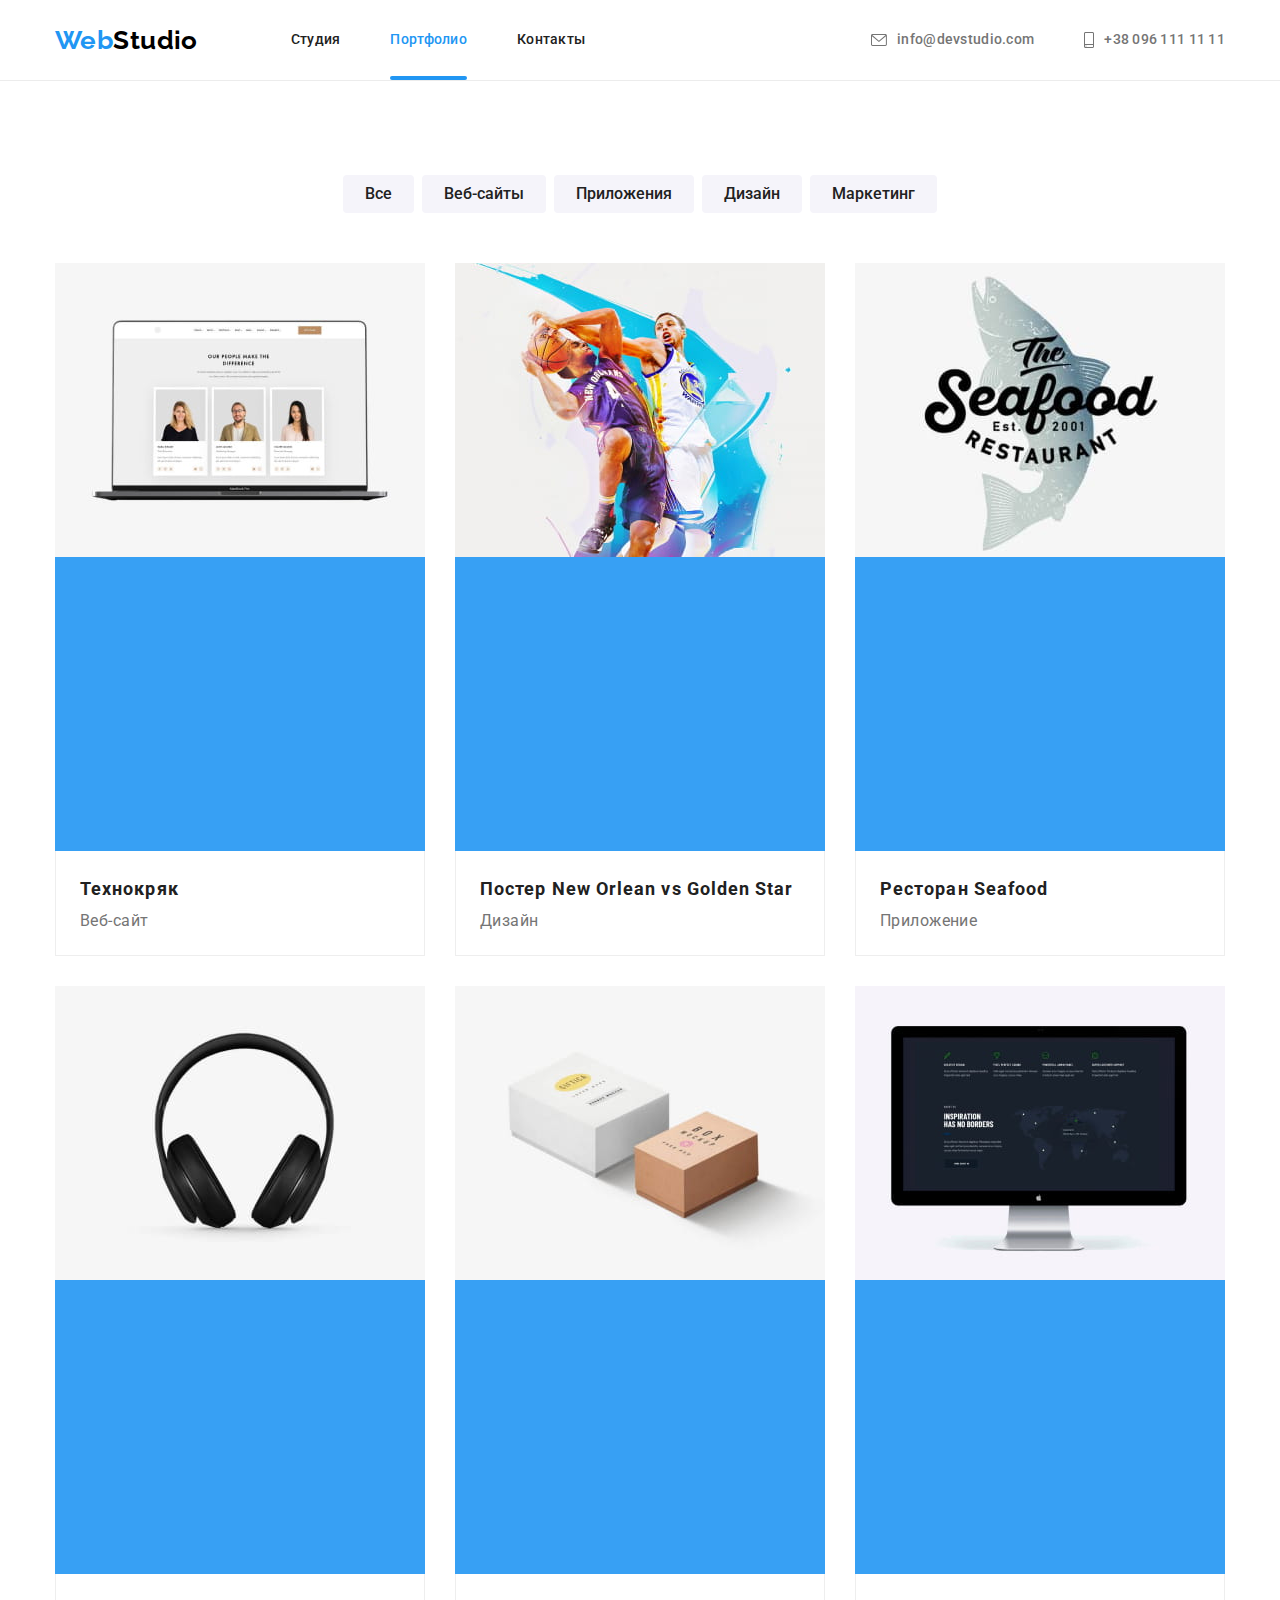
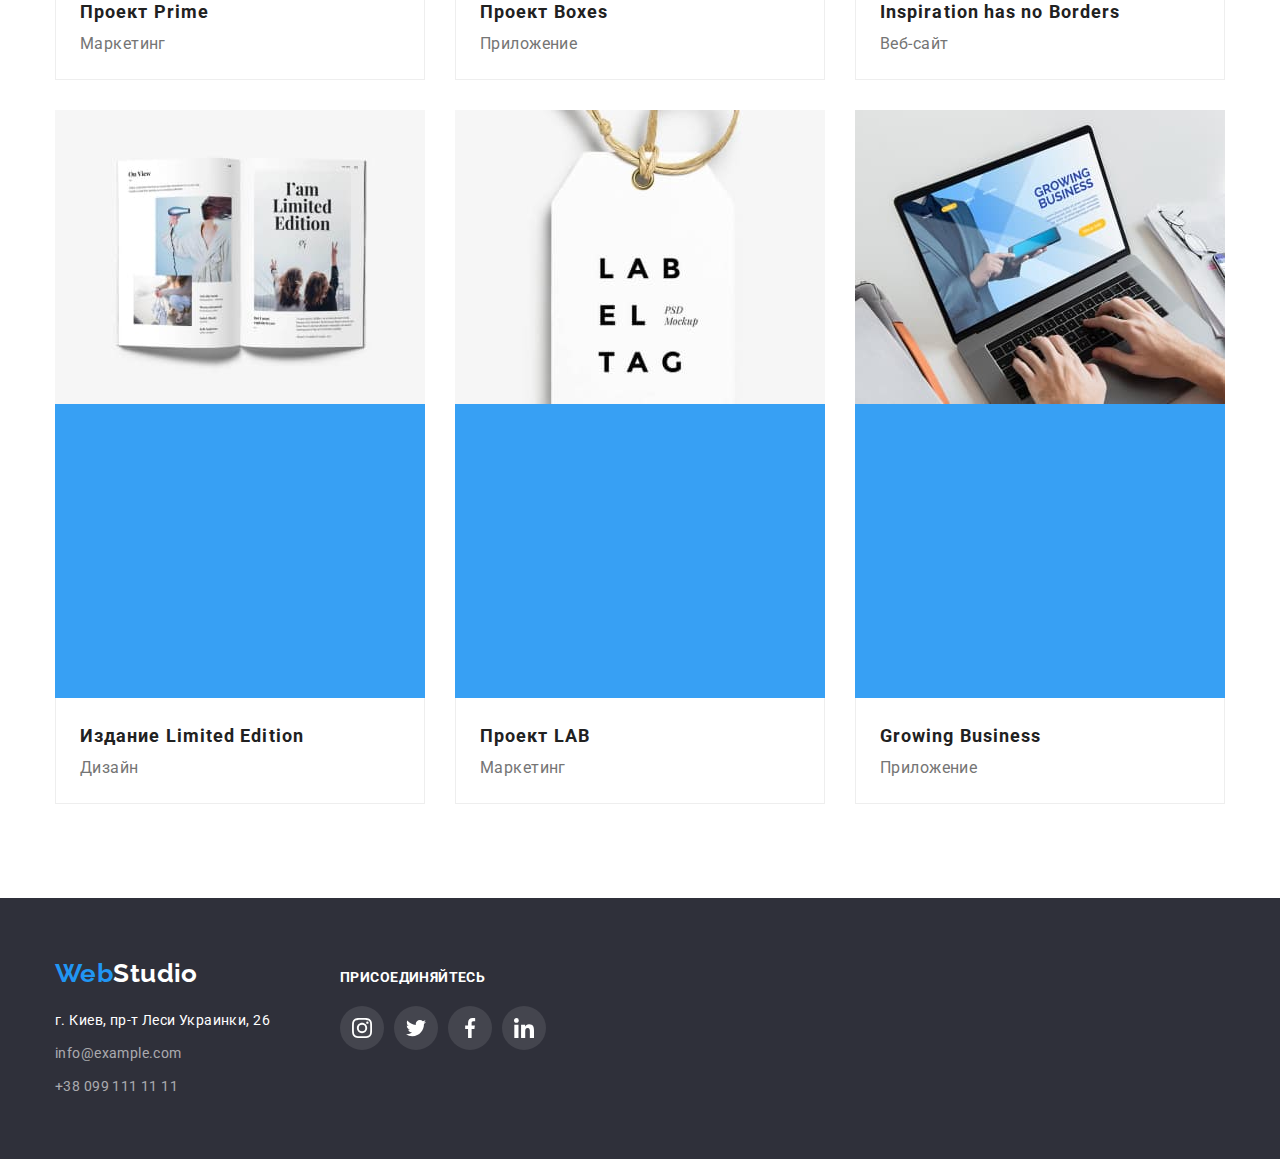
==== commit a92248ee: "нові зміни в потрфоліо" ====
--- a/portfolio.html
+++ b/portfolio.html
@@ -77,12 +77,12 @@
             <li class="work-item">
               <a class="work-nav" href=""
                 >
-                <div class="product-thumb">
                 <img class="work-photo"
                   src="./image/website.jpg"
                   alt="Экран ноутбука с примером веб-сайта"
                   width="370"
                 />
+                <div class="product-overlay">
                 <p class="product-text">Ресурс предлагает комплексные предложения с разным уровнем функционала и сервисов. Все это позволит посетителю получить исчерпывающие сведения о компании или частном лице.</p>
               </div>
                 <div class="work-container">
@@ -93,14 +93,14 @@
             </li>
             <li class="work-item">
               <a class="work-nav" href=""
-                >
-                <div class="product-thumb">
-                  <img class="work-photo"
+                >  <img class="work-photo"
                   src="./image/design.jpg"
                   alt="Постер, где два баскетболиста играют в баскетбол"
                   width="370"
                 />
-              </div>
+                <div class="product-overlay">
+                  <p class="product-text">Ресурс предлагает комплексные предложения с разным уровнем функционала и сервисов. Все это позволит посетителю получить исчерпывающие сведения о компании или частном лице.</p>
+                </div>
                 <div class="work-container">
                   <h2 class="work-title general-title">
                     Постер New Orlean vs Golden Star
@@ -112,13 +112,14 @@
             <li class="work-item">
               <a class="work-nav" href=""
                 >
-                <div class="product-thumb">
-                <img class="work-photo"
+                 <img class="work-photo"
                   src="./image/app.jpg"
                   alt="Постер с рыбой и текстом названия ресторана The seafood restaurant"
                   width="370"
                 />
-              </div>
+                <div class="product-overlay">
+                  <p class="product-text">Ресурс предлагает комплексные предложения с разным уровнем функционала и сервисов. Все это позволит посетителю получить исчерпывающие сведения о компании или частном лице.</p>
+                </div>
                 <div class="work-container">
                   <h2 class="work-title general-title">Ресторан Seafood</h2>
                   <p class="work-text">Приложение</p>
@@ -127,14 +128,14 @@
             </li>
             <li class="work-item">
               <a class="work-nav" href=""
-                >
-                <div class="product-thumb">
-                <img class="work-photo"
+                ><img class="work-photo"
                   src="./image/marketing.jpg"
                   alt="Черные наушники"
                   width="370"
                 />
-              </div>
+                <div class="product-overlay">
+                  <p class="product-text">Ресурс предлагает комплексные предложения с разным уровнем функционала и сервисов. Все это позволит посетителю получить исчерпывающие сведения о компании или частном лице.</p>
+                </div>
                 <div class="work-container">
                   <h2 class="work-title general-title">Проект Prime</h2>
                   <p class="work-text">Маркетинг</p>
@@ -143,13 +144,13 @@
             </li>
             <li class="work-item">
               <a class="work-nav" href=""
-                >
-                <div class="product-thumb">
-                <img class="work-photo"
+                ><img class="work-photo"
                   src="./image/app2.jpg"
                   alt="Белая и коричневая коробка"
                   width="370"
                 />
+                <div class="product-overlay">
+                  <p class="product-text">Ресурс предлагает комплексные предложения с разным уровнем функционала и сервисов. Все это позволит посетителю получить исчерпывающие сведения о компании или частном лице.</p>
                 </div>
                 <div class="work-container">
                   <h2 class="work-title general-title">Проект Boxes</h2>
@@ -159,14 +160,14 @@
             </li>
             <li class="work-item">
               <a class="work-nav" href=""
-                >
-                <div class="product-thumb">
-                  <img  class="work-photo"
+                ><img  class="work-photo"
                   src="./image/website2.jpg"
                   alt="Экран компьютера с примером веб-сайта"
                   width="370"
                 />
-              </div>
+                <div class="product-overlay">
+                  <p class="product-text">Ресурс предлагает комплексные предложения с разным уровнем функционала и сервисов. Все это позволит посетителю получить исчерпывающие сведения о компании или частном лице.</p>
+                </div>
                 <div class="work-container">
                   <h2 class="work-title general-title">
                     Inspiration has no Borders
@@ -177,14 +178,14 @@
             </li>
             <li class="work-item">
               <a class="work-nav" href=""
-                >
-                <div class="product-thumb">
-                  <img class="work-photo"
+                ><img class="work-photo"
                   src="./image/design2.jpg"
                   alt="Журнал с открытыми страницами"
                   width="370"
                 />
-              </div>
+                <div class="product-overlay">
+                  <p class="product-text">Ресурс предлагает комплексные предложения с разным уровнем функционала и сервисов. Все это позволит посетителю получить исчерпывающие сведения о компании или частном лице.</p>
+                </div>
                 <div class="work-container">
                   <h2 class="work-title general-title">
                     Издание Limited Edition
@@ -195,14 +196,14 @@
             </li>
             <li class="work-item">
               <a class="work-nav" href=""
-                >
-                <div class="product-thumb">
-                <img class="work-photo"
+                ><img class="work-photo"
                   src="./image/marketing2.jpg"
                   alt="Белый лейбл"
                   width="370"
                 />
-              </div>
+                <div class="product-overlay">
+                  <p class="product-text">Ресурс предлагает комплексные предложения с разным уровнем функционала и сервисов. Все это позволит посетителю получить исчерпывающие сведения о компании или частном лице.</p>
+                </div>
                 <div class="work-container">
                   <h2 class="work-title general-title">Проект LAB</h2>
                   <p class="work-text">Маркетинг</p>
@@ -211,14 +212,14 @@
             </li>
             <li class="work-item">
               <a class="work-nav" href=""
-                >
-                <div class="product-thumb">
-                  <img class="work-photo"
+                ><img class="work-photo"
                   src="./image/app3.jpg"
                   alt="Ноутбук на которм открыто приложение Growing Business"
                   width="370"
                 />
-              </div>
+                <div class="product-overlay">
+                  <p class="product-text">Ресурс предлагает комплексные предложения с разным уровнем функционала и сервисов. Все это позволит посетителю получить исчерпывающие сведения о компании или частном лице.</p>
+                </div>
                 <div class="work-container">
                   <h2 class="work-title general-title">Growing Business</h2>
                   <p class="work-text">Приложение</p>
--- a/css/styles.css
+++ b/css/styles.css
@@ -457,10 +457,7 @@
   fill: var(--main-color);
 }
 /* Постоянные клиенты */
-.clients-container {
-  padding-top: 51px;
-  padding-bottom: 94px;
-}
+
 .clients-title {
   font-weight: 700;
   font-size: 36px;
@@ -654,45 +651,33 @@
   border-top: none;
 }
 
-.product-thumb {
+.work-photo {
   position: relative;
   overflow: hidden;
 }
-.product-thumb::after {
-  position: absolute;
-  transform: translateY(100%);
-
+.product-overlay {
+  display: inline-block;
+ top: 0;
+ left:0;
   content: "";
-  display: inline-block;
   width: 370px;
   height: 294px;
 
   background-color: rgba(33, 150, 243, 0.9);
   transition: transform 250ms cubic-bezier(0.4, 0, 0.2, 1);
 }
-.product-thumb:hover::after {
+.product-oberlay:hover {
   transform: translateY(-100%);
 }
 .product-text{
-  position: absolute;
-  color:#000000;
-  display: inline-block;
-  bottom:0;
-  left:0;
-
-  width: 370px;
-  height: 294px;
-  padding:63px 24px;
-  font-size: 18px;
-  line-height: 2;
-
-  transform: translateY(100%);
+  
+  top:50%;
+  left:50%;
  
-  transition: transform 250ms cubic-bezier(0.4, 0, 0.2, 1);
-}
-.product-text:hover{
-  transform: translateY(-100%);
-
-  transition: transform 250ms cubic-bezier(0.4, 0, 0.2, 1);
-
-}+ transform: translate(-50%,-50%);
+ display:flex;
+ align-items: center;
+ justify-content: center;
+ opacity:0;
+ outline: 3px solid red;
+}
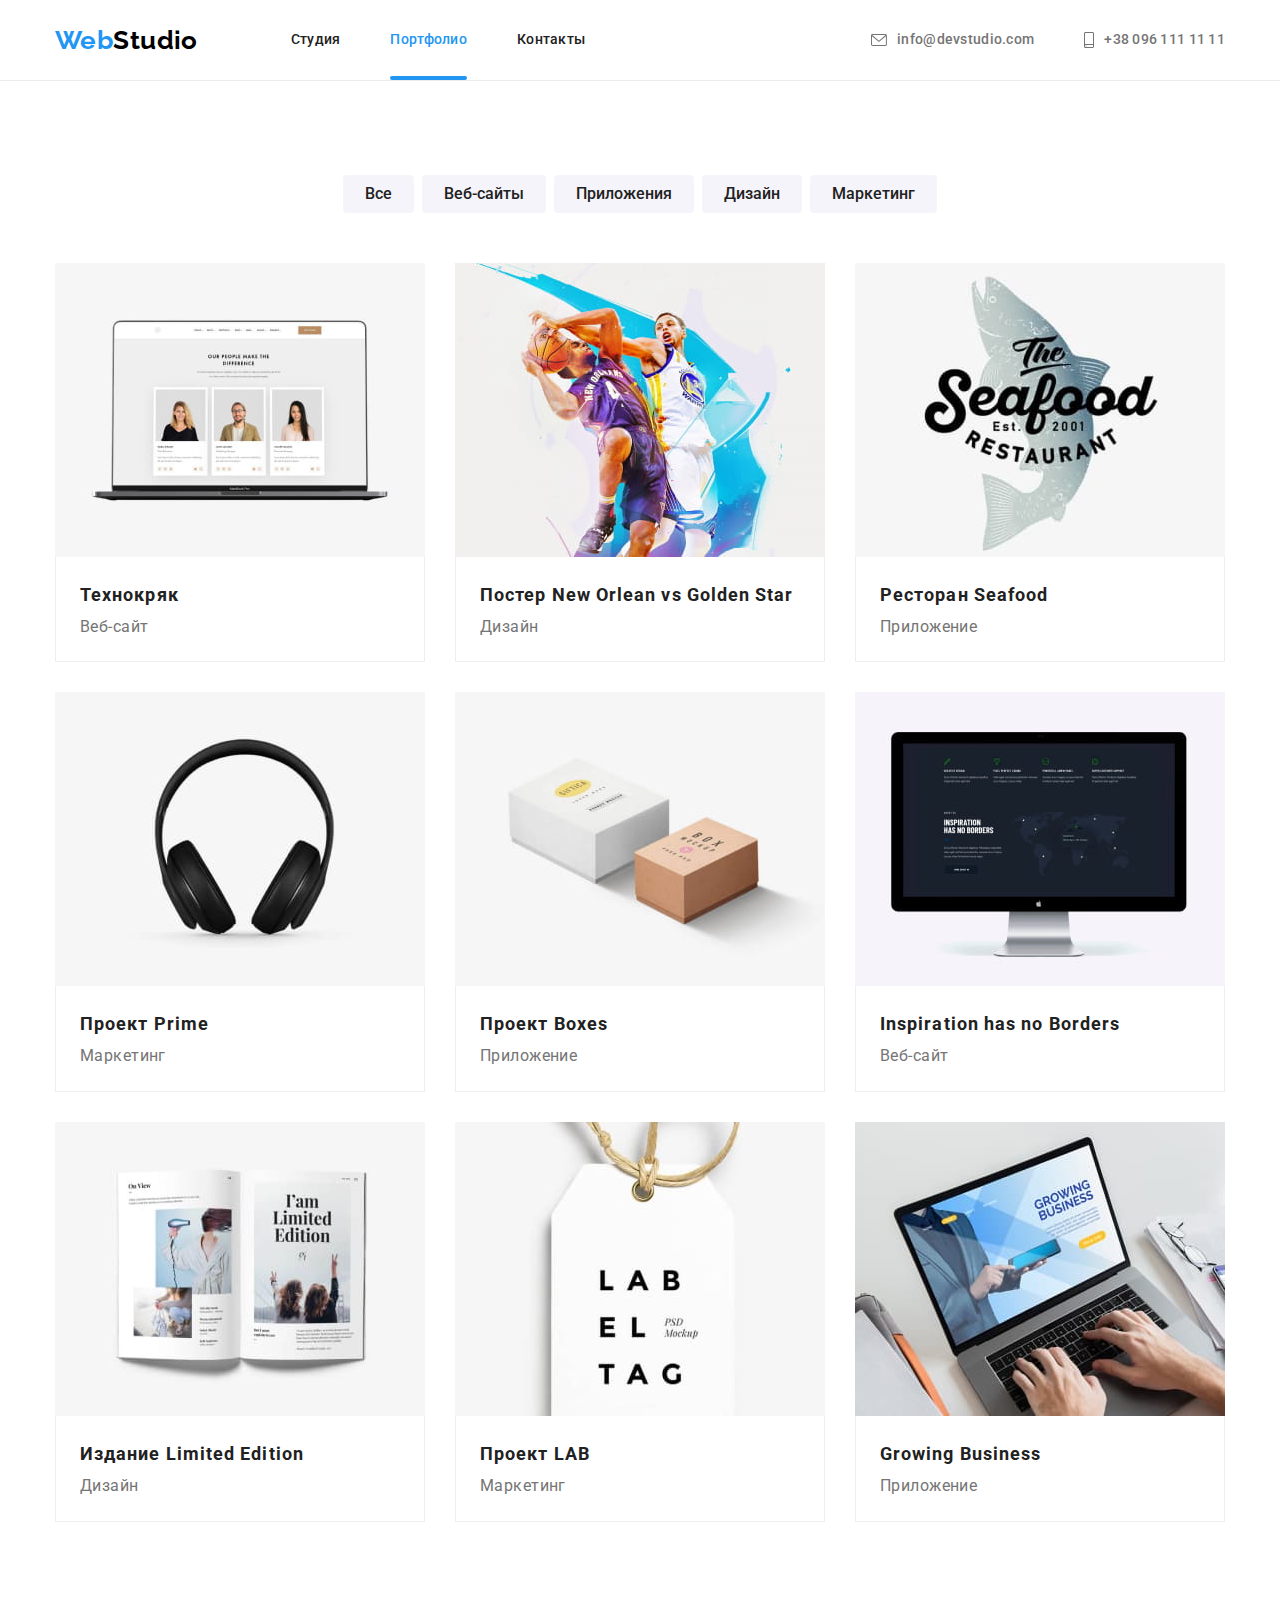
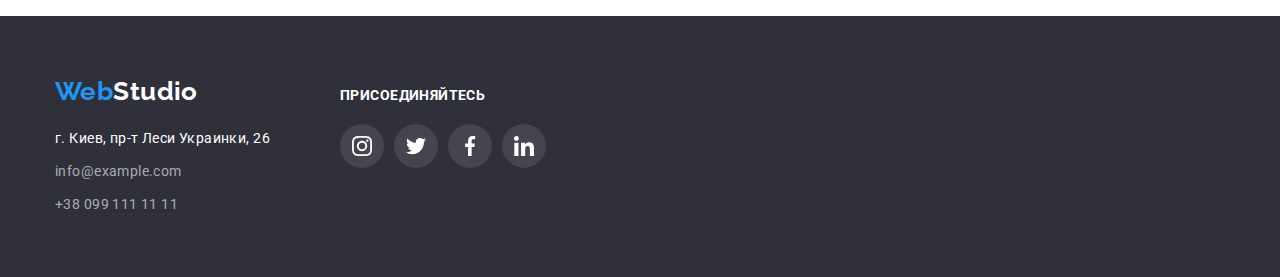
==== commit 494b329a: "виправлення помилок у Портфоліо карток" ====
--- a/portfolio.html
+++ b/portfolio.html
@@ -75,16 +75,20 @@
           <h1 hidden>Наше портфолио</h1>
           <ul class="work">
             <li class="work-item">
-              <a class="work-nav" href=""
-                >
-                <img class="work-photo"
-                  src="./image/website.jpg"
-                  alt="Экран ноутбука с примером веб-сайта"
-                  width="370"
-                />
-                <div class="product-overlay">
-                <p class="product-text">Ресурс предлагает комплексные предложения с разным уровнем функционала и сервисов. Все это позволит посетителю получить исчерпывающие сведения о компании или частном лице.</p>
-              </div>
+              <a class="work-nav" href="">
+                <div class="thumb">
+                  <img
+                    class="work-photo"
+                    src="./image/website.jpg"
+                    alt="Экран ноутбука с примером веб-сайта"
+                    width="370"
+                  />
+                  <p class="product-text">
+                    Ресурс предлагает комплексные предложения с разным уровнем
+                    функционала и сервисов. Все это позволит посетителю получить
+                    исчерпывающие сведения о компании или частном лице.
+                  </p>
+                </div>
                 <div class="work-container">
                   <h2 class="work-title general-title">Технокряк</h2>
                   <p class="work-text">Веб-сайт</p>
@@ -92,14 +96,19 @@
               </a>
             </li>
             <li class="work-item">
-              <a class="work-nav" href=""
-                >  <img class="work-photo"
-                  src="./image/design.jpg"
-                  alt="Постер, где два баскетболиста играют в баскетбол"
-                  width="370"
-                />
-                <div class="product-overlay">
-                  <p class="product-text">Ресурс предлагает комплексные предложения с разным уровнем функционала и сервисов. Все это позволит посетителю получить исчерпывающие сведения о компании или частном лице.</p>
+              <a class="work-nav" href="">
+                <div class="thumb">
+                  <img
+                    class="work-photo"
+                    src="./image/design.jpg"
+                    alt="Постер, где два баскетболиста играют в баскетбол"
+                    width="370"
+                  />
+                  <p class="product-text">
+                    Ресурс предлагает комплексные предложения с разным уровнем
+                    функционала и сервисов. Все это позволит посетителю получить
+                    исчерпывающие сведения о компании или частном лице.
+                  </p>
                 </div>
                 <div class="work-container">
                   <h2 class="work-title general-title">
@@ -110,15 +119,19 @@
               </a>
             </li>
             <li class="work-item">
-              <a class="work-nav" href=""
-                >
-                 <img class="work-photo"
-                  src="./image/app.jpg"
-                  alt="Постер с рыбой и текстом названия ресторана The seafood restaurant"
-                  width="370"
-                />
-                <div class="product-overlay">
-                  <p class="product-text">Ресурс предлагает комплексные предложения с разным уровнем функционала и сервисов. Все это позволит посетителю получить исчерпывающие сведения о компании или частном лице.</p>
+              <a class="work-nav" href="">
+                <div class="thumb">
+                  <img
+                    class="work-photo"
+                    src="./image/app.jpg"
+                    alt="Постер с рыбой и текстом названия ресторана The seafood restaurant"
+                    width="370"
+                  />
+                  <p class="product-text">
+                    Ресурс предлагает комплексные предложения с разным уровнем
+                    функционала и сервисов. Все это позволит посетителю получить
+                    исчерпывающие сведения о компании или частном лице.
+                  </p>
                 </div>
                 <div class="work-container">
                   <h2 class="work-title general-title">Ресторан Seafood</h2>
@@ -127,14 +140,19 @@
               </a>
             </li>
             <li class="work-item">
-              <a class="work-nav" href=""
-                ><img class="work-photo"
-                  src="./image/marketing.jpg"
-                  alt="Черные наушники"
-                  width="370"
-                />
-                <div class="product-overlay">
-                  <p class="product-text">Ресурс предлагает комплексные предложения с разным уровнем функционала и сервисов. Все это позволит посетителю получить исчерпывающие сведения о компании или частном лице.</p>
+              <a class="work-nav" href="">
+                <div class="thumb">
+                  <img
+                    class="work-photo"
+                    src="./image/marketing.jpg"
+                    alt="Черные наушники"
+                    width="370"
+                  />
+                  <p class="product-text">
+                    Ресурс предлагает комплексные предложения с разным уровнем
+                    функционала и сервисов. Все это позволит посетителю получить
+                    исчерпывающие сведения о компании или частном лице.
+                  </p>
                 </div>
                 <div class="work-container">
                   <h2 class="work-title general-title">Проект Prime</h2>
@@ -143,14 +161,19 @@
               </a>
             </li>
             <li class="work-item">
-              <a class="work-nav" href=""
-                ><img class="work-photo"
-                  src="./image/app2.jpg"
-                  alt="Белая и коричневая коробка"
-                  width="370"
-                />
-                <div class="product-overlay">
-                  <p class="product-text">Ресурс предлагает комплексные предложения с разным уровнем функционала и сервисов. Все это позволит посетителю получить исчерпывающие сведения о компании или частном лице.</p>
+              <a class="work-nav" href="">
+                <div class="thumb">
+                  <img
+                    class="work-photo"
+                    src="./image/app2.jpg"
+                    alt="Белая и коричневая коробка"
+                    width="370"
+                  />
+                  <p class="product-text">
+                    Ресурс предлагает комплексные предложения с разным уровнем
+                    функционала и сервисов. Все это позволит посетителю получить
+                    исчерпывающие сведения о компании или частном лице.
+                  </p>
                 </div>
                 <div class="work-container">
                   <h2 class="work-title general-title">Проект Boxes</h2>
@@ -159,14 +182,19 @@
               </a>
             </li>
             <li class="work-item">
-              <a class="work-nav" href=""
-                ><img  class="work-photo"
-                  src="./image/website2.jpg"
-                  alt="Экран компьютера с примером веб-сайта"
-                  width="370"
-                />
-                <div class="product-overlay">
-                  <p class="product-text">Ресурс предлагает комплексные предложения с разным уровнем функционала и сервисов. Все это позволит посетителю получить исчерпывающие сведения о компании или частном лице.</p>
+              <a class="work-nav" href="">
+                <div class="thumb">
+                  <img
+                    class="work-photo"
+                    src="./image/website2.jpg"
+                    alt="Экран компьютера с примером веб-сайта"
+                    width="370"
+                  />
+                  <p class="product-text">
+                    Ресурс предлагает комплексные предложения с разным уровнем
+                    функционала и сервисов. Все это позволит посетителю получить
+                    исчерпывающие сведения о компании или частном лице.
+                  </p>
                 </div>
                 <div class="work-container">
                   <h2 class="work-title general-title">
@@ -177,14 +205,19 @@
               </a>
             </li>
             <li class="work-item">
-              <a class="work-nav" href=""
-                ><img class="work-photo"
-                  src="./image/design2.jpg"
-                  alt="Журнал с открытыми страницами"
-                  width="370"
-                />
-                <div class="product-overlay">
-                  <p class="product-text">Ресурс предлагает комплексные предложения с разным уровнем функционала и сервисов. Все это позволит посетителю получить исчерпывающие сведения о компании или частном лице.</p>
+              <a class="work-nav" href="">
+                <div class="thumb">
+                  <img
+                    class="work-photo"
+                    src="./image/design2.jpg"
+                    alt="Журнал с открытыми страницами"
+                    width="370"
+                  />
+                  <p class="product-text">
+                    Ресурс предлагает комплексные предложения с разным уровнем
+                    функционала и сервисов. Все это позволит посетителю получить
+                    исчерпывающие сведения о компании или частном лице.
+                  </p>
                 </div>
                 <div class="work-container">
                   <h2 class="work-title general-title">
@@ -195,14 +228,19 @@
               </a>
             </li>
             <li class="work-item">
-              <a class="work-nav" href=""
-                ><img class="work-photo"
-                  src="./image/marketing2.jpg"
-                  alt="Белый лейбл"
-                  width="370"
-                />
-                <div class="product-overlay">
-                  <p class="product-text">Ресурс предлагает комплексные предложения с разным уровнем функционала и сервисов. Все это позволит посетителю получить исчерпывающие сведения о компании или частном лице.</p>
+              <a class="work-nav" href="">
+                <div class="thumb">
+                  <img
+                    class="work-photo"
+                    src="./image/marketing2.jpg"
+                    alt="Белый лейбл"
+                    width="370"
+                  />
+                  <p class="product-text">
+                    Ресурс предлагает комплексные предложения с разным уровнем
+                    функционала и сервисов. Все это позволит посетителю получить
+                    исчерпывающие сведения о компании или частном лице.
+                  </p>
                 </div>
                 <div class="work-container">
                   <h2 class="work-title general-title">Проект LAB</h2>
@@ -211,14 +249,19 @@
               </a>
             </li>
             <li class="work-item">
-              <a class="work-nav" href=""
-                ><img class="work-photo"
-                  src="./image/app3.jpg"
-                  alt="Ноутбук на которм открыто приложение Growing Business"
-                  width="370"
-                />
-                <div class="product-overlay">
-                  <p class="product-text">Ресурс предлагает комплексные предложения с разным уровнем функционала и сервисов. Все это позволит посетителю получить исчерпывающие сведения о компании или частном лице.</p>
+              <a class="work-nav" href="">
+                <div class="thumb">
+                  <img
+                    class="work-photo"
+                    src="./image/app3.jpg"
+                    alt="Ноутбук на которм открыто приложение Growing Business"
+                    width="370"
+                  />
+                  <p class="product-text">
+                    Ресурс предлагает комплексные предложения с разным уровнем
+                    функционала и сервисов. Все это позволит посетителю получить
+                    исчерпывающие сведения о компании или частном лице.
+                  </p>
                 </div>
                 <div class="work-container">
                   <h2 class="work-title general-title">Growing Business</h2>
--- a/css/styles.css
+++ b/css/styles.css
@@ -6,7 +6,7 @@
   --accent-color: #2196f3;
   --button-color: #f5f4fa;
 
-  --font-family: "Roboto", sans-serif;
+  --font-family: 'Roboto', sans-serif;
 }
 /* Общие стили */
 body {
@@ -50,7 +50,7 @@
 }
 .link,
 .address,
-.footer-contact{
+.footer-contact {
   transition: color 250ms cubic-bezier(0.4, 0, 0.2, 1);
 }
 .btn:hover,
@@ -61,12 +61,11 @@
   background-color: var(--accent-color);
   border-style: none;
   border-radius: 4px;
-
 }
 .btn,
-.oreder{
+.oreder {
   transition: color 250ms cubic-bezier(0.4, 0, 0.2, 1),
-  background-color 250ms cubic-bezier(0.4, 0, 0.2, 1);
+    background-color 250ms cubic-bezier(0.4, 0, 0.2, 1);
 }
 /* Header */
 .page-header {
@@ -92,7 +91,7 @@
 }
 .logo,
 .logo-studio {
-  font-family: "Raleway", sans-serif;
+  font-family: 'Raleway', sans-serif;
   font-weight: 700;
   font-size: 26px;
   line-height: 1.19;
@@ -124,13 +123,13 @@
   width: 100%;
   height: 4px;
 
-  content: "";
+  content: '';
   background-color: var(--accent-color);
   border-radius: 2px;
 }
 .link,
 .team-photo,
-.do-photo,
+.do-textphoto,
 .work-photo {
   display: block;
 }
@@ -159,7 +158,6 @@
 .contact:hover,
 .contact:focus {
   color: var(--accent-color);
-
 }
 .contact:hover .envelope,
 .contact:focus .envelope,
@@ -168,7 +166,7 @@
   fill: var(--accent-color);
 }
 .contact .envelope,
-.contact .phone{
+.contact .phone {
   transition: fill 250ms cubic-bezier(0.4, 0, 0.2, 1);
 }
 
@@ -183,7 +181,7 @@
   line-height: 1.14;
   letter-spacing: 0.02em;
 
-transition: color 250ms cubic-bezier(0.4, 0, 0.2, 1);
+  transition: color 250ms cubic-bezier(0.4, 0, 0.2, 1);
 }
 .contact {
   display: flex;
@@ -196,15 +194,10 @@
   padding-top: 200px;
   padding-bottom: 200px;
 }
-
 .hero {
   max-width: 1600px;
-  background-image: linear-gradient(
-      to left,
-      rgba(47, 48, 58, 0.4),
-      rgba(47, 48, 58, 0.4)
-    ),
-    url("../image/hero.jpg");
+  background-image: linear-gradient(to left, rgba(47, 48, 58, 0.4), rgba(47, 48, 58, 0.4)),
+    url('../image/hero.jpg');
   background-repeat: no-repeat;
   background-size: cover;
   background-position: center;
@@ -214,7 +207,6 @@
 .our-team {
   text-align: center;
 }
-
 .order {
   color: var(--main-text-color);
   background-color: var(--button-color);
@@ -232,19 +224,15 @@
   padding: 10px 30px;
   display: inline-block;
 
-
   transition: box-shadow 250ms cubic-bezier(0.4, 0, 0.2, 1);
 }
 .order:hover,
 .order:focus {
   box-shadow: 0px 4px 4px rgba(0, 0, 0, 0.15);
-
-}
-
+}
 .container.container-hero {
   position: relative;
 }
-
 .backdrop.is-hidden {
   visibility: hidden;
   opacity: 0;
@@ -262,7 +250,7 @@
   opacity: 1;
   visibility: visible;
   transition: opacity 250ms cubic-bezier(0.4, 0, 0.2, 1),
-  visibility 250ms cubic-bezier(0.4, 0, 0.2, 1);
+    visibility 250ms cubic-bezier(0.4, 0, 0.2, 1);
   z-index: 1;
 }
 .modal {
@@ -275,10 +263,10 @@
   box-shadow: 0px 1px 3px rgba(0, 0, 0, 0.12), 0px 1px 1px rgba(0, 0, 0, 0.14),
     0px 2px 1px rgba(0, 0, 0, 0.2);
   border-radius: 4px;
-  
+
   transform: translate(-50%, -50%);
   transition: opacity 250ms cubic-bezier(0.4, 0, 0.2, 1),
-  visibility 250ms cubic-bezier(0.4, 0, 0.2, 1);
+    visibility 250ms cubic-bezier(0.4, 0, 0.2, 1);
 }
 .close {
   background-color: var(--main-color);
@@ -293,7 +281,6 @@
   left: 100%;
   transform: translateX(-30px);
 }
-
 .title {
   color: var(--main-color);
 
@@ -317,7 +304,6 @@
 .benefits-item:not(:last-child) {
   margin-right: 30px;
 }
-
 .benefits-title {
   font-size: 14px;
   line-height: 1.14;
@@ -342,7 +328,6 @@
 .do {
   padding-top: 0px;
 }
-
 .do-list {
   display: flex;
   justify-content: space-between;
@@ -352,37 +337,25 @@
   position: relative;
   z-index: 0;
 }
-.do-item::before {
+.do-text {
   position: absolute;
-
   bottom: 0;
-  display: inline-block;
+  left: 0;
+  display: flex;
+  align-items: center;
+  justify-content: center;
+
+  font-weight: 700;
+  line-height: 1.14;
+  color: var(--main-color);
+  background-color: rgba(47, 48, 58, 0.8);
+  text-transform: uppercase;
+
   width: 100%;
-  height: 70px;
-  background-color: rgba(47, 48, 58, 0.8);
-
-  font-family: "Roboto";
-  font-style: normal;
-  font-weight: 700;
-  font-size: 14px;
-  line-height: 1.14;
-  text-align: center;
-  letter-spacing: 0.03em;
-  text-transform: uppercase;
-  padding-top: 27px;
-  padding-bottom: 27px;
-
-  color: var(--main-color);
-}
-.desktop::before {
-  content: "Десктопные приложения";
-}
-.mobile::before {
-  content: "Мобильные приложения";
-}
-.design::before {
-  content: "Дизайнерские решения";
-}
+  min-height: 70px;
+ 
+}
+
 /* Наша команда */
 .page-title {
   font-size: 36px;
@@ -421,7 +394,6 @@
     0px 2px 1px rgba(0, 0, 0, 0.2);
   border-radius: 0px 0px 4px 4px;
 }
-
 .team-text {
   color: var(--secondary-text-color);
 }
@@ -445,7 +417,7 @@
   align-items: center;
 
   transition: background-color 250ms cubic-bezier(0.4, 0, 0.2, 1),
-  fil 250ms cubic-bezier(0.4, 0, 0.2, 1);
+    fil 250ms cubic-bezier(0.4, 0, 0.2, 1);
 }
 .photo-link {
   width: 20px;
@@ -474,14 +446,13 @@
 .clients-link:focus .company-accent {
   fill: var(--accent-color);
 }
-.clients-lonk .company-accent{
+.clients-lonk .company-accent {
   transition: fill 250ms cubic-bezier(0.4, 0, 0.2, 1);
 }
 .clients-link:hover,
 .clients-link:focus {
   border-color: var(--accent-color);
 }
-
 .clients-link {
   width: 170px;
   height: 92px;
@@ -492,7 +463,6 @@
   justify-content: center;
   align-items: center;
 
-
   transition: background-color 250ms cubic-bezier(0.4, 0, 0.2, 1);
 }
 /* Footer */
@@ -557,7 +527,6 @@
   display: flex;
   justify-content: center;
   align-items: center;
-
 
   transition: background-color 250ms cubic-bezier(0.4, 0, 0.2, 1);
 }
@@ -586,7 +555,6 @@
   display: inline-block;
   padding: 6px 22px;
 
-
   transition: box-shadow 250ms cubic-bezier(0.4, 0, 0.2, 1);
 }
 .btn:hover,
@@ -626,8 +594,7 @@
 .work-item {
   width: 370px;
 
-
-transition: box-shadow 250ms cubic-bezier(0.4, 0, 0.2, 1);
+  transition: box-shadow 250ms cubic-bezier(0.4, 0, 0.2, 1);
 }
 .work-item:not(:nth-child(3n)) {
   margin-right: 30px;
@@ -650,34 +617,26 @@
   border: 1px solid #eeeeee;
   border-top: none;
 }
-
-.work-photo {
+.thumb {
+  overflow: hidden;
   position: relative;
-  overflow: hidden;
-}
-.product-overlay {
-  display: inline-block;
- top: 0;
- left:0;
-  content: "";
-  width: 370px;
-  height: 294px;
-
+}
+.product-text {
+  position: absolute;
+  top: 0;
+  left: 0;
+
+  color: var(--main-color);
+  font-size: 18px;
+  line-height: 1.55;
+  min-height: 294px;
+
+  padding: 63px 24px;
+
+  transform: translateY(100%);
   background-color: rgba(33, 150, 243, 0.9);
   transition: transform 250ms cubic-bezier(0.4, 0, 0.2, 1);
 }
-.product-oberlay:hover {
-  transform: translateY(-100%);
-}
-.product-text{
-  
-  top:50%;
-  left:50%;
- 
- transform: translate(-50%,-50%);
- display:flex;
- align-items: center;
- justify-content: center;
- opacity:0;
- outline: 3px solid red;
-}
+.work-item:hover .product-text {
+  transform: translateY(0%);
+}
